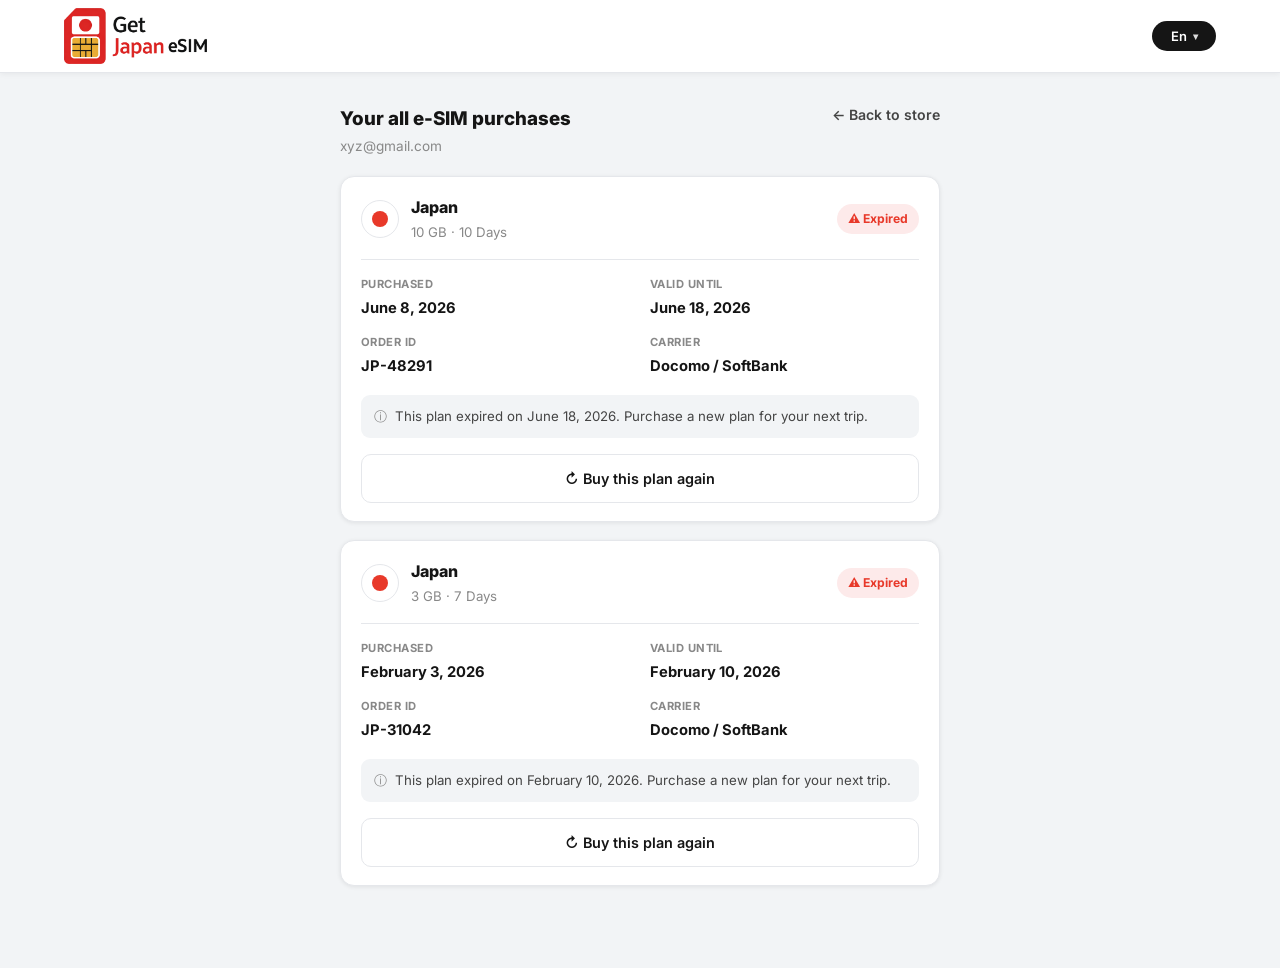
==== account.html @ 5bfc242b "feat(checkout): add eSIM purchase flow UI (details → payment → QR) Add a UI-only purchase flow match" ====
<!DOCTYPE html>
<html lang="en">
<head>
  <meta charset="UTF-8">
  <meta name="viewport" content="width=device-width, initial-scale=1.0">
  <meta name="robots" content="noindex">
  <title>My eSIMs – Get Japan eSIM</title>
  <link rel="stylesheet" href="css/style.css">
  <link rel="stylesheet" href="css/checkout.css">
  <link rel="preconnect" href="https://fonts.googleapis.com">
  <link rel="preconnect" href="https://fonts.gstatic.com" crossorigin>
  <link href="https://fonts.googleapis.com/css2?family=Inter:wght@300;400;500;600;700;800;900&display=swap" rel="stylesheet">
</head>
<body>

<!-- ===== HEADER (simplified) ===== -->
<header class="site-header" id="site-header">
  <div class="header-inner container">
    <a href="index.html" class="site-logo">
      <img src="img/logo-transparent.png" alt="Get Japan eSIM" class="logo-img">
    </a>
    <div style="flex:1"></div>
    <div class="header-utils">
      <div class="util-dropdown util-dropdown--lang-pill" id="lang-dropdown">
        <button class="util-btn util-btn--pill" id="lang-btn">En <span class="caret">▾</span></button>
        <div class="util-menu">
          <a href="#" data-lang="en">English</a>
          <a href="#" data-lang="de">Deutsch</a>
          <a href="#" data-lang="zh">简体中文</a>
          <hr style="border:none;border-top:1px solid #eee;margin:4px 0;">
          <a href="#" data-currency="USD">USD</a>
          <a href="#" data-currency="EUR">EUR</a>
        </div>
      </div>
    </div>
  </div>
</header>

<main class="checkout-main">
  <div class="portal">

    <div class="portal__head">
      <div>
        <div class="portal__title">Your all e-SIM purchases</div>
        <div class="portal__email" id="portal-email">xyz@gmail.com</div>
      </div>
      <a href="index.html#plans" class="portal__back">← Back to store</a>
    </div>

    <div id="esim-list"><!-- cards injected by JS --></div>

  </div>
</main>

<!-- ===== QR re-issue modal ===== -->
<div class="qr-modal-overlay" id="qr-modal">
  <div class="qr-modal">
    <button class="qr-modal__close" id="qr-close" aria-label="Close">✕</button>
    <h3 id="qr-modal-title">Your eSIM QR Code</h3>
    <p class="qr-modal__sub" id="qr-modal-sub">Order JP-00000</p>
    <canvas id="qr-modal-canvas" width="200" height="200" aria-label="eSIM QR code"></canvas>
    <p class="qr-note">Scan in your phone's Mobile Data / Cellular settings.</p>
    <span class="qr-mock-tag">SAMPLE QR — not a live eSIM</span>
  </div>
</div>

<script src="js/i18n.js"></script>
<script src="js/main.js"></script>
<script src="js/qr.js"></script>
<script>
(function () {
  'use strict';
  var RATES = { USD: 150, EUR: 160 }, SYM = { USD: '$', EUR: '€' };

  function fmtDate(d) {
    if (!d) return '—';
    var dt = new Date(d + 'T00:00:00');
    if (isNaN(dt)) return d;
    return dt.toLocaleDateString('en-US', { year: 'numeric', month: 'long', day: 'numeric' });
  }
  function todayISO() {
    var d = new Date();
    return d.getFullYear() + '-' + String(d.getMonth() + 1).padStart(2, '0') + '-' + String(d.getDate()).padStart(2, '0');
  }
  function esc(s) { return String(s == null ? '' : s).replace(/[&<>"]/g, function (c) {
    return { '&': '&amp;', '<': '&lt;', '>': '&gt;', '"': '&quot;' }[c];
  }); }

  // ---- Load purchases (real ones first, then demo seed) ----
  var DEMO = [
    { orderId: 'JP-48291', country: 'Japan', planName: '10GB / 10 Days', data: '10 GB', days: '10 Days',
      purchased: '2026-06-08', validUntil: '2026-06-18', carrier: 'Docomo / SoftBank', email: 'xyz@gmail.com', planId: 'city-10gb' },
    { orderId: 'JP-31042', country: 'Japan', planName: '3GB / 7 Days', data: '3 GB', days: '7 Days',
      purchased: '2026-02-03', validUntil: '2026-02-10', carrier: 'Docomo / SoftBank', email: 'xyz@gmail.com', planId: 'city-3gb' }
  ];
  var list = [];
  try { list = JSON.parse(localStorage.getItem('esim_purchases') || '[]'); } catch (e) {}
  var purchases = list.concat(DEMO);

  // Email shown = most recent purchaser's email if available
  if (purchases.length && purchases[0].email) {
    document.getElementById('portal-email').textContent = purchases[0].email;
  }

  function isActive(p) { return p.validUntil >= todayISO(); }

  function cardHTML(p, idx) {
    var active = isActive(p);
    var status = active
      ? '<span class="esim-status esim-status--active">📶 Active</span>'
      : '<span class="esim-status esim-status--expired">⚠ Expired</span>';
    var actions = active
      ? '<div class="esim-actions">' +
          '<button class="esim-btn" data-qr="' + idx + '">▦ View QR Code</button>' +
          '<button class="esim-btn" data-resend="' + idx + '">✉ Resend by email</button>' +
        '</div>'
      : '<div class="esim-note"><span class="i">ⓘ</span> This plan expired on ' + fmtDate(p.validUntil) +
          '. Purchase a new plan for your next trip.</div>' +
        '<div class="esim-actions">' +
          '<a class="esim-btn esim-btn--full" href="checkout.html?plan=' + esc(p.planId || 'city-10gb') + '">↻ Buy this plan again</a>' +
        '</div>';

    return '<div class="esim-card">' +
      '<div class="esim-card__top">' +
        '<span class="esim-flag" aria-hidden="true"></span>' +
        '<div>' +
          '<div class="esim-card__name">' + esc(p.country || 'Japan') + '</div>' +
          '<div class="esim-card__plan">' + esc(p.data) + ' · ' + esc(p.days) + '</div>' +
        '</div>' + status +
      '</div>' +
      '<div class="esim-meta">' +
        '<div><div class="esim-meta__k">Purchased</div><div class="esim-meta__v">' + fmtDate(p.purchased) + '</div></div>' +
        '<div><div class="esim-meta__k">Valid Until</div><div class="esim-meta__v">' + fmtDate(p.validUntil) + '</div></div>' +
        '<div><div class="esim-meta__k">Order ID</div><div class="esim-meta__v">' + esc(p.orderId) + '</div></div>' +
        '<div><div class="esim-meta__k">Carrier</div><div class="esim-meta__v">' + esc(p.carrier || 'Docomo / SoftBank') + '</div></div>' +
      '</div>' + actions +
    '</div>';
  }

  var listEl = document.getElementById('esim-list');
  if (!purchases.length) {
    listEl.innerHTML = '<div class="portal-empty">You have no eSIMs yet. <a href="index.html#plans">Browse plans</a></div>';
  } else {
    listEl.innerHTML = purchases.map(cardHTML).join('');
  }

  // ---- QR re-issue modal ----
  var modal = document.getElementById('qr-modal');
  function openQR(p) {
    document.getElementById('qr-modal-sub').textContent = 'Order ' + p.orderId;
    window.GJEsim.drawMockQR(document.getElementById('qr-modal-canvas'), p.orderId);
    modal.classList.add('show');
  }
  function closeQR() { modal.classList.remove('show'); }
  document.getElementById('qr-close').addEventListener('click', closeQR);
  modal.addEventListener('click', function (e) { if (e.target === modal) closeQR(); });
  document.addEventListener('keydown', function (e) { if (e.key === 'Escape') closeQR(); });

  // ---- Delegate card buttons ----
  listEl.addEventListener('click', function (e) {
    var qrBtn = e.target.closest('[data-qr]');
    if (qrBtn) { openQR(purchases[+qrBtn.getAttribute('data-qr')]); return; }
    var rsBtn = e.target.closest('[data-resend]');
    if (rsBtn) {
      var orig = rsBtn.innerHTML;
      rsBtn.innerHTML = '✓ Sent';
      rsBtn.disabled = true;
      setTimeout(function () { rsBtn.innerHTML = orig; rsBtn.disabled = false; }, 2500);
    }
  });
})();
</script>
</body>
</html>
---- css/style.css ----
/* ============================================================
   Getjapanesim.com — Faithful Recreation
   ============================================================ */

/* ===== Variables ===== */
:root {
  --red:        #E8392A;
  --red-dark:   #C42E21;
  --red-light:  #FFF5F4;
  --navy:       #1B2035;
  --navy-dark:  #141828;
  --star:       #F5A623;
  --text:       #151515;
  --text-mid:   #444444;
  --text-light: #888888;
  --border:     #E5E7EB;
  --bg:         #FFFFFF;
  --bg-light:   #F2F4F6;
  --white:      #FFFFFF;
  --shadow-sm:  0 1px 4px rgba(0,0,0,0.08);
  --shadow-md:  0 4px 12px rgba(0,0,0,0.10);
  --shadow-lg:  0 8px 28px rgba(0,0,0,0.12);
  --radius:     8px;
  --transition: all 0.22s ease;
  --font: 'Inter', -apple-system, BlinkMacSystemFont, 'Segoe UI', sans-serif;
}

/* ===== Reset ===== */
*, *::before, *::after { box-sizing: border-box; margin: 0; padding: 0; }
html { scroll-behavior: smooth; width: 100%; max-width: 100%; overflow-x: hidden; }
body { font-family: var(--font); color: var(--text); background: var(--bg); line-height: 1.6; overflow-x: hidden; -webkit-font-smoothing: antialiased; width: 100%; max-width: 100%; margin: 0; position: relative; }
a { text-decoration: none; color: inherit; transition: var(--transition); }
ul { list-style: none; }
button { font-family: inherit; cursor: pointer; }
img { max-width: 100%; display: block; }

.container { max-width: 1200px; margin: 0 auto; padding: 0 24px; }

/* ===== HEADER ===== */
.site-header {
  position: fixed;
  top: 0; left: 0; right: 0;
  z-index: 1000;
  background: var(--white);
  border-bottom: 1px solid var(--border);
  box-shadow: 0 1px 6px rgba(0,0,0,0.06);
}
.header-inner {
  display: flex;
  align-items: center;
  gap: 0;
  height: 72px;
}

/* Logo */
.site-logo {
  display: flex;
  align-items: center;
  flex-shrink: 0;
  margin-right: 28px;
  text-decoration: none;
}
.logo-img { height: 56px; width: auto; display: block; }

/* Main Nav */
.main-nav { flex: 1; }
.main-nav__list {
  display: flex;
  align-items: center;
  justify-content: center;
  gap: 0;
  height: 62px;
}
.nav-item { position: relative; height: 100%; display: flex; align-items: center; }
.nav-link {
  display: flex;
  align-items: center;
  gap: 4px;
  padding: 0 16px;
  height: 100%;
  font-size: 0.9rem;
  font-weight: 500;
  color: var(--text);
  white-space: nowrap;
  border-bottom: 3px solid transparent;
  transition: var(--transition);
}
.nav-link:hover, .nav-item:hover .nav-link { color: var(--red); border-bottom-color: var(--red); }
.caret { font-size: 0.7rem; opacity: 0.6; }

/* Dropdown */
.dropdown {
  position: absolute;
  top: 100%;
  left: 0;
  min-width: 200px;
  background: var(--white);
  border: 1px solid var(--border);
  border-radius: var(--radius);
  box-shadow: var(--shadow-lg);
  padding: 8px 0;
  opacity: 0;
  pointer-events: none;
  transform: translateY(8px);
  transition: var(--transition);
  z-index: 100;
}
.dropdown--wide { min-width: 200px; columns: 2; gap: 0; }
.nav-item:hover .dropdown {
  opacity: 1;
  pointer-events: all;
  transform: translateY(0);
}
.dropdown a {
  display: block;
  padding: 9px 18px;
  font-size: 0.855rem;
  color: var(--text);
  white-space: nowrap;
  transition: var(--transition);
  break-inside: avoid;
}
.dropdown a:hover { background: var(--bg-light); color: var(--red); }

/* Header Utils — language pill only */
.header-utils {
  display: flex;
  align-items: center;
  gap: 8px;
  margin-left: auto;
  flex-shrink: 0;
}
.util-dropdown { position: relative; }

/* Default util-btn (kept for possible reuse) */
.util-btn {
  display: flex;
  align-items: center;
  gap: 4px;
  padding: 6px 10px;
  background: none;
  border: 1px solid var(--border);
  border-radius: 6px;
  font-size: 0.8rem;
  font-weight: 500;
  color: var(--text);
  transition: var(--transition);
}
.util-btn:hover { border-color: var(--red); color: var(--red); }

/* Dark pill language button (Figma: small dark rounded chip with caret) */
.util-btn--pill {
  display: inline-flex;
  align-items: center;
  justify-content: center;
  background: #151515;
  color: #FFFFFF;
  border: none;
  border-radius: 999px;
  padding: 6px 14px;
  font-size: 13px;
  line-height: 18px;
  font-weight: 600;
  gap: 4px;
  cursor: pointer;
  letter-spacing: 0;
  min-width: 64px;
  height: 30px;
}
.util-btn--pill:hover { background: #2A2A2A; color: #FFFFFF; border-color: transparent; }
.util-btn--pill .caret {
  font-size: 10px;
  line-height: 1;
  opacity: 0.85;
  margin-left: 2px;
}
.util-menu {
  position: absolute;
  top: calc(100% + 6px);
  right: 0;
  min-width: 140px;
  background: var(--white);
  border: 1px solid var(--border);
  border-radius: var(--radius);
  box-shadow: var(--shadow-lg);
  padding: 6px 0;
  opacity: 0;
  pointer-events: none;
  transform: translateY(6px);
  transition: var(--transition);
  z-index: 200;
}
.util-dropdown:hover .util-menu,
.util-menu.open { opacity: 1; pointer-events: all; transform: translateY(0); }
.util-menu a { display: block; padding: 8px 16px; font-size: 0.85rem; color: var(--text); }
.util-menu a:hover,
.util-menu a.active { background: var(--bg-light); color: var(--red); font-weight: 600; }

.cart-btn {
  display: flex;
  align-items: center;
  gap: 5px;
  padding: 6px 12px;
  background: none;
  border: 1px solid var(--border);
  border-radius: 6px;
  color: var(--text);
  font-size: 0.85rem;
  font-weight: 600;
  transition: var(--transition);
}
.cart-btn:hover { border-color: var(--red); color: var(--red); }
.cart-count {
  display: inline-flex;
  align-items: center;
  justify-content: center;
  width: 18px;
  height: 18px;
  background: var(--red);
  color: white;
  border-radius: 50%;
  font-size: 0.72rem;
  font-weight: 700;
}

.hamburger {
  display: none;
  flex-direction: column;
  gap: 5px;
  padding: 6px;
  background: none;
  border: none;
  margin-left: 12px;
}
.hamburger span { display: block; width: 22px; height: 2px; background: var(--text); border-radius: 2px; transition: var(--transition); }
.hamburger.open span:nth-child(1) { transform: translateY(7px) rotate(45deg); }
.hamburger.open span:nth-child(2) { opacity: 0; }
.hamburger.open span:nth-child(3) { transform: translateY(-7px) rotate(-45deg); }

/* ===== HERO ===== */
.hero-section {
  position: relative;
  min-height: 580px;
  display: flex;
  align-items: center;
  margin-top: 72px;
  overflow: hidden;
  background: #1a0f0a;
}
.hero-bg {
  position: absolute;
  inset: 0;
  background-image: url('../img/hero-bg.jpg');
  background-size: cover;
  background-position: 65% center;
  background-repeat: no-repeat;
}
/* Gradient overlay for text readability */
.hero-bg::after {
  content: '';
  position: absolute;
  inset: 0;
  background: linear-gradient(
    to right,
    rgba(10, 8, 18, 0.82) 0%,
    rgba(10, 8, 18, 0.62) 42%,
    rgba(10, 8, 18, 0.22) 68%,
    rgba(0, 0, 0, 0) 100%
  );
}
.hero-container {
  position: relative;
  z-index: 1;
  padding: 80px 24px;
  width: 100%;
  max-width: 1200px;
  margin: 0 auto;
  display: flex;
  align-items: flex-start;
  justify-content: flex-start;
}
.hero-text {
  max-width: 560px;
  text-align: left;
}
.hero-text--mobile { display: none; }

/* Mobile-only stacked image (hidden on desktop) */
.hero-image-mobile { display: none; }

/* Pagoda panel: only used under max-width 768px (shown in mobile query below) */
.hero-bottom-image {
  display: none;
}

/* Title */
.hero-title {
  font-size: 3.6rem;
  font-weight: 900;
  color: #FFFFFF;
  line-height: 1.1;
  margin-bottom: 18px;
  letter-spacing: -1px;
  text-shadow: 0 2px 12px rgba(0,0,0,0.5);
}
.hero-title--accent {
  color: #F59E0B;
}

/* Subtitle */
.hero-sub {
  font-size: 1rem;
  font-weight: 400;
  color: rgba(255,255,255,0.88);
  line-height: 1.6;
  margin-bottom: 24px;
  text-shadow: 0 1px 6px rgba(0,0,0,0.4);
}
/* Forced line break inside the subtitle on desktop only */
.hero-sub-br { display: inline; }

/* Check badges (Figma: dark translucent chips with light border) */
.hero-checks {
  list-style: none;
  display: flex;
  flex-direction: row;
  flex-wrap: wrap;
  gap: 10px;
  margin-bottom: 32px;
  align-items: center;
}
.hero-checks li {
  display: inline-flex;
  align-items: center;
  gap: 6px;
  font-size: 0.95rem;
  font-weight: 500;
  color: #FFFFFF;
  background: rgba(0, 0, 0, 0.3);
  border: 1px solid rgba(255, 255, 255, 0.3);
  border-radius: 8px;
  padding: 7px 14px;
  text-shadow: none;
  backdrop-filter: blur(2px);
  white-space: nowrap;
  line-height: 19px;
}
.hero-check {
  display: inline-flex;
  align-items: center;
  justify-content: center;
  color: #00AD11;
  font-size: 12px;
  font-weight: 900;
  width: 12px;
  height: 12px;
  flex-shrink: 0;
}

/* CTA button */
.btn-shop {
  display: inline-block;
  padding: 15px 36px;
  background: var(--red);
  color: var(--white);
  font-size: 1rem;
  font-weight: 700;
  border-radius: 100px;
  transition: var(--transition);
  letter-spacing: 0.2px;
  box-shadow: 0 4px 20px rgba(232,57,42,0.50);
  margin-bottom: 28px;
  white-space: nowrap;
}
.btn-shop:hover { background: var(--red-dark); transform: translateY(-2px); box-shadow: 0 8px 28px rgba(232,57,42,0.55); }

/* Trust row (Figma desktop):
   Left  = ★ icon + "4.8/5" stacked vertically | "Trusted by 50,000+ travelers worldwide" (2 lines)
   Right = "Used by travelers from 80+ countries" on top | row of circular flags below */
.hero-trust-row {
  display: flex;
  align-items: center;
  justify-content: flex-start;
  gap: 28px;
  flex-wrap: nowrap;
  margin-top: 28px;
}
.hero-trust-rating {
  display: inline-flex;
  flex-direction: row;
  align-items: center;
  gap: 14px;
}
.hero-trust-stars {
  display: inline-flex;
  flex-direction: column;
  align-items: center;
  gap: 2px;
  flex-shrink: 0;
}
.hero-star {
  color: #F5A623;
  font-size: 1.85rem;
  line-height: 1;
  text-shadow: 0 1px 4px rgba(0,0,0,0.3);
}
.hero-rating-num {
  font-size: 0.95rem;
  font-weight: 700;
  color: #FFFFFF;
  text-shadow: 0 1px 4px rgba(0,0,0,0.4);
}
.hero-trust-divider {
  display: block;
  width: 1px;
  height: 56px;
  background: rgba(255, 255, 255, 0.35);
  flex-shrink: 0;
  align-self: center;
}
.hero-trust-flags {
  display: inline-flex;
  flex-direction: column;
  align-items: flex-start;
  gap: 10px;
  flex-wrap: nowrap;
}
.hero-flags {
  display: flex;
  gap: 8px;
  flex-wrap: nowrap;
  align-items: center;
}
/* Round country flag bitmaps (replaces emoji rendering for consistency) */
.hero-flag {
  width: 32px;
  height: 32px;
  border-radius: 50%;
  background: #FFFFFF;
  object-fit: cover;
  display: block;
  flex-shrink: 0;
  box-shadow: 0 1px 3px rgba(0, 0, 0, 0.3);
}
/* Legacy emoji style kept for backward compatibility */
.hero-flags span {
  font-size: 1.4rem;
  line-height: 1;
  filter: drop-shadow(0 1px 3px rgba(0,0,0,0.3));
}
.hero-trusted {
  font-size: 0.95rem;
  color: #FFFFFF;
  font-weight: 500;
  line-height: 1.35;
  text-shadow: 0 1px 4px rgba(0,0,0,0.4);
  display: block;
}
/* Force the left-side tagline to wrap onto two lines (Figma) */
.hero-trust-rating .hero-trusted {
  max-width: 220px;
  white-space: normal;
}
.hero-trust-flags .hero-trusted {
  white-space: nowrap;
}

/* ===== SECTIONS BASE ===== */
.section { padding: 72px 0; }
.section-title {
  font-size: 1.9rem;
  font-weight: 800;
  color: var(--text);
  margin-bottom: 10px;
  line-height: 1.25;
}
.section-title--center { text-align: center; }
.section-sub {
  font-size: 0.95rem;
  color: var(--text-mid);
  margin-bottom: 48px;
}
.section-sub--center { text-align: center; }
.section-sub--mobile { display: none; }

/* ===== PLAN CARDS ===== */
.plans-section .section-title { text-align: center; }
.plans-section .section-sub { text-align: center; }
.plans-section { background: #f0f2f5; }

/* セクションタイトル（プランセクション用に大きめ） */
.plans-section__title {
  font-size: 1.9rem;
  font-weight: 900;
  line-height: 1.2;
  max-width: none;
  margin-left: auto;
  margin-right: auto;
  white-space: nowrap;
}

/* タブ切り替え (Figma mobile-derived: dark pill outer, flush white pill for active) */
.plans-tabs {
  display: flex;
  align-items: center;
  justify-content: center;
  width: 380px;
  height: 51px;
  padding: 0;
  background: #151515;
  border: none;
  border-radius: 110px;
  box-shadow: 0 0 15px rgba(0, 0, 0, 0.1);
  margin-left: auto;
  margin-right: auto;
  margin-bottom: 36px;
  overflow: hidden;
}
.plans-tab {
  display: inline-flex;
  align-items: center;
  justify-content: center;
  flex: 1;
  height: 100%;
  padding: 0;
  font-size: 18px;
  line-height: 22px;
  font-weight: 700;
  border: none;
  border-radius: 110px;
  cursor: pointer;
  background: transparent;
  color: #FFFFFF;
  transition: all 0.2s ease;
  white-space: nowrap;
}
.plans-tab:hover { color: #FFFFFF; background: rgba(255, 255, 255, 0.10); }
.plans-tab--active,
.plans-tab--active:hover {
  background: #FFFFFF;
  color: #151515;
}

/* パネル表示制御 */
.plans-panel--hidden { display: none; }

.plans-grid {
  display: grid;
  grid-template-columns: repeat(3, 1fr);
  gap: 20px;
  align-items: stretch; /* equal heights so buy buttons line up at the bottom */
}

.plan-card {
  background: #fff;
  border: 2px solid #e8e8e8;
  border-radius: 20px;
  padding: 28px 24px 24px;
  box-shadow: 0 2px 16px rgba(0,0,0,0.06);
  transition: all 0.3s ease;
  display: flex;
  flex-direction: column;
  align-items: flex-start;
  text-align: left;
  position: relative;
}
.plan-card:hover {
  border-color: var(--red);
  box-shadow: 0 8px 32px rgba(232,57,42,0.12);
  transform: translateY(-4px);
}

.plan-card--featured {
  background: var(--red);
  border-color: var(--red);
  color: white;
  padding-top: 40px;
  box-shadow: 0 8px 40px rgba(232,57,42,0.35);
}
.plan-card--featured:hover {
  transform: translateY(-4px);
  box-shadow: 0 16px 48px rgba(232,57,42,0.45);
}

.popular-badge {
  position: absolute;
  top: -16px;
  left: 50%;
  transform: translateX(-50%);
  display: inline-block;
  padding: 6px 20px;
  background: #fff;
  color: #1a1a1a;
  font-size: 0.72rem;
  font-weight: 700;
  border-radius: 100px;
  letter-spacing: 0.8px;
  white-space: nowrap;
  box-shadow: 0 2px 8px rgba(0,0,0,0.15);
}

/* Best For ラベル */
.plan-best-for {
  font-size: 0.82rem;
  color: #888;
  margin-bottom: 4px;
  font-weight: 400;
}
.plan-card--featured .plan-best-for { color: rgba(255,255,255,0.75); }

/* プラン名 */
.plan-title {
  font-size: 1.45rem;
  font-weight: 800;
  color: var(--text);
  line-height: 1.2;
  margin-bottom: 10px;
}
.plan-card--featured .plan-title { color: white; }

/* 価格 */
.plan-price-main {
  display: flex;
  align-items: baseline;
  gap: 4px;
  margin-bottom: 20px;
}
.plan-price-amount {
  font-size: 2.2rem;
  font-weight: 900;
  color: var(--red);
  line-height: 1;
}
.plan-price-usd {
  font-size: 0.82rem;
  font-weight: 500;
  color: #999;
}
.plan-card--featured .plan-price-amount { color: white; }
.plan-card--featured .plan-price-usd { color: rgba(255,255,255,0.72); }

/* フィーチャーテーブル */
.plan-features-table {
  width: 100%;
  display: flex;
  flex-direction: column;
  margin-bottom: 24px;
  border-top: 1px solid #f0f0f0;
  /* Push the CTA button to the very bottom even when content varies in length */
  flex-grow: 1;
}
.plan-card--featured .plan-features-table { border-top-color: rgba(255,255,255,0.20); }

.plan-feat-row {
  display: flex;
  justify-content: space-between;
  align-items: flex-start;
  padding: 10px 0;
  border-bottom: 1px solid #f0f0f0;
  gap: 12px;
}
.plan-card--featured .plan-feat-row { border-bottom-color: rgba(255,255,255,0.20); }

.plan-feat-label {
  font-size: 0.85rem;
  color: #777;
  flex-shrink: 0;
  padding-top: 1px;
}
.plan-card--featured .plan-feat-label { color: rgba(255,255,255,0.72); }

.plan-feat-value {
  font-size: 0.85rem;
  font-weight: 600;
  color: var(--text);
  text-align: right;
  line-height: 1.4;
}
.plan-feat-value small {
  display: block;
  font-size: 0.75rem;
  font-weight: 400;
  color: #999;
}
.plan-card--featured .plan-feat-value { color: white; }
.plan-card--featured .plan-feat-value small { color: rgba(255,255,255,0.65); }

.btn-buy {
  display: block;
  width: 100%;
  padding: 14px;
  background: var(--red);
  color: white;
  text-align: center;
  font-size: 0.95rem;
  font-weight: 700;
  border-radius: 100px;
  border: none;
  transition: all 0.2s ease;
  margin-top: auto;
}
.btn-buy:hover { background: var(--red-dark); transform: translateY(-1px); box-shadow: 0 4px 16px rgba(232,57,42,0.30); }
.plan-card--featured .btn-buy {
  background: white;
  color: var(--red);
}
.plan-card--featured .btn-buy:hover { background: #fce8e6; box-shadow: 0 4px 16px rgba(0,0,0,0.10); }

/* 決済方法 */
.payment-info {
  margin-top: 40px;
  text-align: center;
}
.payment-logos {
  display: flex;
  align-items: center;
  justify-content: center;
  gap: 16px;
  margin-bottom: 14px;
  flex-wrap: wrap;
}
.pay-logo-img {
  height: 36px;
  width: auto;
  object-fit: contain;
  border-radius: 6px;
  box-shadow: 0 1px 6px rgba(0,0,0,0.10);
}
.pay-logo-img--visa   { height: 28px; }
.pay-logo-img--mc     { height: 36px; }
.pay-logo-img--apple  { height: 38px; border-radius: 0; box-shadow: none; }
.pay-logo-img--google { height: 38px; border-radius: 0; box-shadow: none; }
.payment-info p {
  font-size: 0.82rem;
  color: var(--text-mid);
  line-height: 1.7;
  margin: 0;
}

/* ===== CITY & MULTI-COUNTRY DESTINATION CARDS ===== */
.dest-section { background: #0a0a0f; }
.dest-section .section-title { color: #fff; }
.dest-section .section-sub   { color: rgba(255,255,255,0.55); }

.dest-grid {
  display: grid;
  grid-template-columns: repeat(4, 1fr);
  gap: 18px;
  align-items: stretch;
}

.dest-card {
  display: flex;
  flex-direction: column;
  text-decoration: none;
  background: #1A1A1F;
  border: 1px solid #2A2A30;
  border-radius: 14px;
  overflow: hidden;
  padding: 8px 8px 12px;
  transition: transform 0.3s ease, box-shadow 0.3s ease, border-color 0.2s ease;
}
.dest-card:hover {
  transform: translateY(-4px);
  border-color: #3D3D3D;
  box-shadow: 0 12px 32px rgba(0,0,0,0.45);
}

/* 写真エリア */
.dest-card__img {
  position: relative;
  height: 220px;
  background-size: cover;
  background-position: center;
  flex-shrink: 0;
  border-radius: 10px;
  overflow: hidden;
}

/* Bottom-right info row inside the photo (City) */
.dest-card__overlay {
  position: absolute;
  inset: 0;
  background: linear-gradient(to bottom, rgba(0,0,0,0) 50%, rgba(0,0,0,0.78) 100%);
  display: flex;
  flex-direction: row;
  justify-content: space-between;
  align-items: flex-end;
  padding: 14px 14px 12px;
  gap: 8px;
}

.dest-card__region {
  font-size: 0.62rem;
  font-weight: 700;
  letter-spacing: 1.4px;
  text-transform: uppercase;
  color: rgba(255,255,255,0.75);
}

.dest-card__name {
  font-size: 1rem;
  font-weight: 800;
  color: #E6A016;
  line-height: 1.2;
}

.dest-card__price {
  font-size: 0.85rem;
  font-weight: 500;
  color: #FFFFFF;
  white-space: nowrap;
}

/* Red rounded CTA button — sits below the photo on the dark card body */
.dest-card__btn {
  width: 100%;
  background: #DC2625;
  color: #FFFFFF;
  border: none;
  border-radius: 999px;
  padding: 10px 18px;
  margin: 12px 0 0;
  font-size: 0.92rem;
  font-weight: 700;
  cursor: pointer;
  text-align: center;
  transition: background 0.2s ease, transform 0.2s ease;
  flex-shrink: 0;
  display: inline-flex;
  align-items: center;
  justify-content: center;
  height: 38px;
}
.dest-card:hover .dest-card__btn { background: #C42E21; transform: translateY(-1px); }

/* === MULTI-COUNTRY: image on top, info band below image, button at the bottom === */
.multi-section .dest-card {
  padding: 0;
  background: #151515;
}
.multi-section .dest-card__img {
  height: 160px;
  border-radius: 0;
}
/* Plain image (no gradient) for multi cards — info lives in the band below */
.multi-section .dest-card__overlay {
  position: static;
  inset: auto;
  background: transparent;
  display: grid;
  grid-template-columns: 1fr auto;
  align-items: end;
  column-gap: 10px;
  row-gap: 2px;
  padding: 14px 16px 0;
}
.multi-section .dest-card__region {
  grid-column: 1 / -1;
  font-size: 0.62rem;
  letter-spacing: 1.4px;
  color: #BABABA;
  margin-bottom: 4px;
}
.multi-section .dest-card__name {
  grid-column: 1 / 2;
  text-align: left;
  font-size: 1.02rem;
  color: #E6A016;
  white-space: nowrap;
}
.multi-section .dest-card__price {
  grid-column: 2 / 3;
  text-align: right;
  font-size: 0.88rem;
  color: #FFFFFF;
  align-self: end;
}
.multi-section .dest-card__btn {
  margin: 12px 14px 14px;
  width: auto;
}

/* 背景画像クラス */
.city-img--tokyo   { background-image: url('../img/city-tokyo.jpg'); }
.city-img--osaka   {
  background-image: url('../img/city-osaka.jpg');
  background-position: 110% 42%;
}
.city-img--sapporo { background-image: url('../img/city-sapporo.jpg'); }
.city-img--okinawa { background-image: url('../img/city-okinawa.jpg'); }
.multi-img--jpcn   { background-image: url('../img/multi-jpcn.jpg'); }
.multi-img--jpkr   { background-image: url('../img/multi-jpkr.jpg'); }
.multi-img--jpkrcn { background-image: url('../img/multi-jpkrcn.jpg'); }
.multi-img--asia   { background-image: url('../img/multi-asia.jpg'); }

.see-all-wrap { text-align: center; margin-top: 8px; }
.btn-see-all {
  display: inline-block;
  padding: 11px 36px;
  border: 1.5px solid var(--border);
  color: var(--text-mid);
  border-radius: 100px;
  font-weight: 500;
  font-size: 0.9rem;
  background: var(--bg-light);
  transition: var(--transition);
}
.btn-see-all:hover { border-color: var(--text); color: var(--text); background: var(--bg); }

/* ===== WHY BEST ===== */
.why-section { background: var(--white); }
.why-section .section-title { text-align: center; }
.why-title { text-align: center; }
.why-title--accent { color: var(--red); }
.why-grid {
  display: grid;
  grid-template-columns: repeat(3, 1fr);
  gap: 32px 48px;
}
.why-item {
  display: flex;
  flex-direction: row;
  align-items: flex-start;
  gap: 18px;
}
.why-icon {
  flex-shrink: 0;
  width: 52px;
  height: 52px;
  border-radius: 50%;
  border: 2px solid var(--red);
  display: flex;
  align-items: center;
  justify-content: center;
  background: var(--red-light);
}
.why-icon svg { width: 26px; height: 26px; }
.why-content h3 { font-size: 1rem; font-weight: 700; color: var(--text); line-height: 1.35; margin-bottom: 6px; }
.why-content p { font-size: 0.875rem; color: var(--text-mid); line-height: 1.7; }

/* ===== 24/7 SUPPORT ===== */
.support-section {
  background: #f5f5f7;
  padding: 72px 0;
}
.support-inner {
  display: grid;
  grid-template-columns: 1fr 1fr;
  gap: 56px;
  align-items: center;
  max-width: 1000px;
  margin: 0 auto;
}

/* 写真エリア */
.support-photo {
  border-radius: 16px;
  overflow: hidden;
  background: #ddd;
  aspect-ratio: 4 / 3;
  display: flex;
  align-items: center;
  justify-content: center;
}
.support-photo__img {
  width: 100%;
  height: 100%;
  object-fit: cover;
  display: block;
}

/* テキストエリア */
.sup-mobile-br,
.about-mobile-br,
.faq-mobile-br,
.activate-mobile-br,
.how-mobile-br,
.ftime-mobile-br,
.why-mobile-br,
.plans-mobile-br { display: none; }
.support-text h2 {
  font-size: 1.75rem;
  font-weight: 800;
  color: var(--text);
  margin-bottom: 14px;
  line-height: 1.3;
}
.support-text p {
  color: var(--text-mid);
  font-size: 0.95rem;
  margin-bottom: 22px;
  line-height: 1.7;
}
.support-list {
  display: flex;
  flex-direction: column;
  gap: 12px;
  margin-bottom: 28px;
}
.support-list li {
  display: flex;
  align-items: flex-start;
  gap: 10px;
  font-size: 0.95rem;
  color: var(--text);
  font-weight: 500;
}
.support-check {
  color: #22C55E;
  font-size: 1.1rem;
  font-weight: 900;
  flex-shrink: 0;
  margin-top: 1px;
}
.support-cta { display: block; text-align: center; }

/* ===== REVIEWS ===== */
.reviews-section .section-title {
  text-align: center;
  margin-bottom: 64px;
}

/* ===== Reviews Carousel ===== */
.reviews-carousel {
  position: relative;
  max-width: 680px;
  margin: 0 auto;
  padding: 0 48px;
}
.reviews-track {
  position: relative;
  height: 260px;
}
@keyframes reviewFadeIn {
  from { opacity: 0; transform: translateX(24px); }
  to   { opacity: 1; transform: translateX(0); }
}
.reviews-track .review-card { display: none; }
.reviews-track .review-card.active {
  display: flex;
  animation: reviewFadeIn 0.4s ease-out;
}
.review-card {
  background: var(--white);
  border: 1px solid var(--border);
  border-radius: 16px;
  padding: 28px 32px;
  box-shadow: 0 2px 16px rgba(0,0,0,0.06);
  height: 260px;
  max-height: 260px;
  overflow: hidden;
  box-sizing: border-box;
  display: flex;
  flex-direction: column;
  justify-content: flex-start;
}
.review-stars { font-size: 1.1rem; color: #f5a623; letter-spacing: 2px; margin-bottom: 14px; flex-shrink: 0; }
.review-text {
  font-size: 0.97rem;
  color: var(--text);
  line-height: 1.7;
  margin-bottom: 0;
  font-style: italic;
  height: 82px;
  overflow: hidden;
  flex-shrink: 0;
}
.review-bottom {
  flex-shrink: 0;
  margin-top: 14px;
}
.review-top {
  display: flex;
  align-items: center;
  gap: 12px;
  margin-bottom: 10px;
}
.review-avatar {
  width: 42px; height: 42px;
  border-radius: 50%;
  background: var(--navy);
  color: white;
  display: flex;
  align-items: center;
  justify-content: center;
  font-weight: 800;
  font-size: 1rem;
  flex-shrink: 0;
}
.review-name { font-weight: 700; font-size: 0.9rem; color: var(--text); }
.review-badge { font-size: 0.75rem; color: var(--text-light); margin-top: 2px; }
.review-score { margin-left: auto; font-weight: 800; font-size: 0.9rem; color: var(--red); white-space: nowrap; }
.review-plan-tag {
  font-size: 0.75rem;
  color: var(--text-light);
  background: var(--bg-light);
  display: inline-block;
  padding: 3px 10px;
  border-radius: 20px;
}
.carousel-btn {
  position: absolute;
  top: 50%;
  transform: translateY(-50%);
  width: 40px; height: 40px;
  border-radius: 50%;
  border: 1px solid var(--border);
  background: var(--white);
  color: var(--text);
  font-size: 1.6rem;
  line-height: 1;
  cursor: pointer;
  display: flex;
  align-items: center;
  justify-content: center;
  box-shadow: 0 2px 8px rgba(0,0,0,0.08);
  transition: var(--transition);
  z-index: 2;
}
.carousel-btn:hover { background: var(--red); color: white; border-color: var(--red); }
.carousel-btn--prev { left: 0; }
.carousel-btn--next { right: 0; }
.carousel-dots {
  display: flex;
  justify-content: center;
  gap: 8px;
  margin-top: 24px;
}
.carousel-dot {
  width: 8px; height: 8px;
  border-radius: 50%;
  border: none;
  background: var(--border);
  cursor: pointer;
  transition: var(--transition);
  padding: 0;
}
.carousel-dot.active { background: var(--red); transform: scale(1.3); }
/* legacy review-footer kept for compat */
.review-footer {
  display: flex;
  flex-direction: column;
  gap: 3px;
  padding-top: 12px;
  border-top: 1px solid var(--border);
}
.review-time { font-size: 0.75rem; color: var(--text-light); }
.review-plan { font-size: 0.75rem; color: var(--red); font-style: italic; }

/* ===== FIRST TIME ===== */
.first-time-section { text-align: center; }
.first-time-section .section-title { text-align: center; }

/* サブタイトル（グレーテキスト） */
.ft-sub {
  font-size: 0.95rem;
  color: var(--text-mid);
  margin-bottom: 40px;
}

.ft-accordion { max-width: 860px; margin: 0 auto; }
.ft-item { border-bottom: 1px solid var(--border); padding: 20px 0; }
.ft-item:first-child { border-top: 1px solid var(--border); }
.ft-q {
  display: grid;
  grid-template-columns: 56px 1fr auto;
  align-items: center;
  width: 100%;
  background: none;
  border: none;
  text-align: left;
  transition: var(--transition);
  cursor: pointer;
  gap: 0;
  padding: 4px 0;
}
.ft-q:hover .ft-title { color: var(--red); }
.ft-num {
  font-size: 1rem;
  font-weight: 800;
  color: var(--red);
  flex-shrink: 0;
  font-family: var(--font);
}
.ft-title { font-size: 1rem; font-weight: 600; color: var(--text); flex: 1; transition: var(--transition); }
.ft-arrow {
  color: var(--red);
  font-size: 1.4rem;
  font-weight: 400;
  line-height: 1;
  transition: transform 0.2s ease;
  flex-shrink: 0;
}
.ft-arrow.open { transform: rotate(45deg); }
.ft-a {
  display: none;
  padding: 16px 0 0 56px;
  text-align: left;
}
.ft-a.open { display: block; }
.ft-a p { font-size: 0.9rem; color: var(--text-mid); line-height: 1.75; margin-bottom: 12px; }
.ft-a p:last-child { margin-bottom: 0; }
.ft-a h4 { font-size: 0.9rem; font-weight: 700; color: var(--text); margin: 14px 0 6px; }
.esim-advantages { display: flex; flex-direction: column; gap: 14px; }
.advantage-item { display: flex; gap: 12px; align-items: flex-start; }
.advantage-check { color: var(--red); font-weight: 800; font-size: 1rem; flex-shrink: 0; margin-top: 2px; }
.advantage-item strong { display: block; font-size: 0.9rem; margin-bottom: 4px; color: var(--text); }
.advantage-item p { font-size: 0.875rem; color: var(--text-mid); margin: 0; }

/* Still have Questions? — Figma desktop: small avatar left + title/button stacked right */
.ft-still {
  display: flex;
  align-items: center;
  justify-content: center;
  gap: 18px;
  margin-top: 48px;
  flex-wrap: wrap;
  text-align: left;
}
.ft-still__img {
  width: 60px;
  height: 60px;
  border-radius: 50%;
  object-fit: cover;
  display: block;
  flex-shrink: 0;
}
.ft-still__text {
  display: flex;
  flex-direction: column;
  align-items: flex-start;
  gap: 8px;
  flex-wrap: nowrap;
}
.ft-still__text strong {
  font-size: 1.15rem;
  font-weight: 700;
  color: var(--text);
  white-space: nowrap;
  line-height: 1.2;
}
.ft-still__btn {
  display: inline-flex;
  align-items: center;
  justify-content: center;
  padding: 6px 22px;
  border: 1.5px solid #151515;
  border-radius: 999px;
  background: #FFFFFF;
  color: #151515;
  font-size: 0.85rem;
  font-weight: 600;
  text-decoration: none;
  transition: background 0.2s, color 0.2s;
  white-space: nowrap;
  flex-shrink: 0;
  height: 32px;
}
.ft-still__btn:hover { background: #151515; color: #fff; }

@media (max-width: 600px) {
  .ft-still {
    flex-direction: row;
    align-items: center;
    justify-content: center;
    gap: 16px;
    margin-top: 36px;
  }
  .ft-still__img { width: 64px; height: 64px; }
  .ft-still__text {
    flex-direction: column;
    align-items: center;
    gap: 10px;
    text-align: center;
  }
  .ft-still__text strong { font-size: 1rem; }
  .ft-still__btn { padding: 8px 22px; font-size: 0.88rem; }
}

/* ===== HOW IT WORKS ===== */
.how-section { background: var(--bg-light); }
.how-section .section-title { text-align: center; }
.how-section .section-sub { text-align: center; }
.how-steps {
  display: flex;
  align-items: stretch;
  gap: 0;
  max-width: 1060px;
  margin: 0 auto;
}
.how-step {
  flex: 1;
  text-align: center;
  padding: 28px 16px;
  background: var(--white);
  border: 1px solid var(--border);
  border-radius: 10px;
  transition: var(--transition);
}
.how-step:hover { box-shadow: var(--shadow-md); transform: translateY(-4px); }
.how-step__img-wrap {
  width: 100%;
  margin-bottom: 16px;
  border-radius: 12px;
  overflow: hidden;
  line-height: 0;
  aspect-ratio: 4/5;
}
.how-step__img {
  width: 100%;
  height: 100%;
  display: block;
  border-radius: 12px;
  object-fit: cover;
  object-position: top;
}
.how-step__num { font-size: 0.75rem; font-weight: 700; color: var(--red); letter-spacing: 1px; margin-bottom: 8px; text-transform: uppercase; }
.how-step__icon { font-size: 2.4rem; margin-bottom: 14px; }
.how-step h3 { font-size: 0.95rem; font-weight: 700; color: var(--text); margin-bottom: 8px; }
.how-step p { font-size: 0.82rem; color: var(--text-mid); line-height: 1.6; }
.how-arrow { font-size: 1.5rem; color: var(--border); padding: 0 10px; flex-shrink: 0; }

/* ===== USAGE FLOW (3-step visual) ===== */
.flow-section { background: #fff; }
.flow-section .section-title { text-align: center; }
.flow-section .section-sub  { text-align: center; }
.flow-steps {
  display: grid;
  grid-template-columns: repeat(3, 1fr);
  gap: 32px;
  margin-top: 48px;
}
.flow-step { text-align: center; }
.flow-step__img-wrap {
  position: relative;
  border-radius: 20px;
  overflow: hidden;
  aspect-ratio: 3/4;
  margin-bottom: 10px;
}
.flow-step__img {
  width: 100%;
  height: 100%;
  object-fit: contain;
  object-position: center;
  display: block;
  background: #fff;
}
.flow-step__num {
  position: absolute;
  top: 16px;
  left: 16px;
  width: 38px;
  height: 38px;
  border-radius: 50%;
  background: var(--red);
  color: #fff;
  font-size: 0.95rem;
  font-weight: 800;
  display: flex;
  align-items: center;
  justify-content: center;
  box-shadow: 0 2px 8px rgba(0,0,0,0.25);
}
.flow-step__title {
  font-size: 1.05rem;
  font-weight: 700;
  color: var(--text);
  margin-bottom: 8px;
}
.flow-step__desc {
  font-size: 0.875rem;
  color: var(--text-mid);
  line-height: 1.65;
}

/* ===== HOW TO ACTIVATE ===== */
.activate-section { background: var(--white); padding-bottom: 40px; overflow-x: hidden; }
.activate-section .section-title { text-align: center; }
.activate-section .section-sub { text-align: center; }

/* Tab switcher */
.activate-tabs {
  display: flex;
  justify-content: center;
  gap: 0;
  margin: 32px auto 40px;
  border: 2px solid #e0e0e0;
  border-radius: 8px;
  overflow: hidden;
  width: fit-content;
}
.activate-tab {
  padding: 10px 40px;
  font-size: 0.95rem;
  font-weight: 600;
  font-family: var(--font);
  color: #888;
  background: transparent;
  border: none;
  cursor: pointer;
  transition: background 0.2s, color 0.2s;
  letter-spacing: 0.3px;
}
.activate-tab--active {
  background: var(--navy);
  color: #fff;
}
.activate-tab:not(.activate-tab--active):hover {
  background: var(--bg-light);
  color: var(--text);
}

/* Panels */
.activate-panel { display: none; }
.activate-panel--active { display: block; }

/* Screenshot row */
.activate-steps {
  display: flex;
  justify-content: center;
  gap: 16px;
  overflow-x: auto;
  padding-bottom: 12px;
  -webkit-overflow-scrolling: touch;
  scrollbar-width: none;
}
.activate-steps::-webkit-scrollbar { display: none; }
.activate-step {
  display: flex;
  flex-direction: column;
  align-items: center;
  gap: 12px;
  flex: 0 0 auto;
}

/* Phone screenshot */
.phone-shot {
  width: 160px;
  height: 290px;
  border-radius: 16px;
  overflow: hidden;
  border: none;
  display: block;
  object-fit: contain;
  object-position: center;
  object-fit: cover;
  flex-shrink: 0;
}

/* Step caption */
.shot-caption {
  font-size: 0.82rem;
  color: var(--text-light);
  text-align: center;
  line-height: 1.5;
  max-width: 120px;
}
.shot-caption strong { color: var(--text); }
.shot-caption em {
  font-style: normal;
  color: var(--navy);
  font-weight: 600;
}

/* Video guide button */
.activate-note {
  text-align: center;
  margin-top: 4px;
}
.activate-note__btn {
  display: inline-block;
  padding: 14px 28px;
  border: 2px solid #1a1a1a;
  border-radius: 100px;
  background: transparent;
  color: #1a1a1a;
  font-size: 0.95rem;
  font-weight: 600;
  text-decoration: none;
  transition: background 0.2s, color 0.2s;
  white-space: normal;
  max-width: 100%;
  box-sizing: border-box;
  text-align: center;
  line-height: 1.4;
}
.activate-note__btn:hover {
  background: #1a1a1a;
  color: #fff;
}

/* Responsive */
@media (max-width: 768px) {
  .activate-steps {
    justify-content: flex-start;
    padding: 0 0 20px;
    gap: 12px;
  }
  .phone-shot { width: 130px; height: 235px; border-radius: 14px; }
  .activate-tab { padding: 10px 28px; font-size: 0.875rem; }
  .shot-caption { font-size: 0.78rem; max-width: 110px; }
}
@media (max-width: 480px) {
  .phone-shot { width: 115px; height: 208px; border-radius: 12px; }
  .shot-caption { font-size: 0.75rem; max-width: 100px; }
  .activate-steps { gap: 10px; }
  .activate-note { padding: 0 4px; }
  .activate-note__btn {
    display: block;
    width: 100%;
    max-width: 100%;
    font-size: 0.85rem;
    padding: 12px 16px;
    box-sizing: border-box;
  }
}

/* 1枚画像ガイド */
.activate-guide-img-wrap {
  text-align: center;
  padding: 8px 0 0;
}
.activate-guide-img {
  max-width: 100%;
  width: 100%;
  height: auto;
  display: block;
  margin: 0 auto;
  border-radius: 12px;
}

/* ===== FAQ ===== */
.faq-section .section-title { text-align: center; }
.faq-list { max-width: 860px; margin: 0 auto; border: 1px solid var(--border); border-radius: 12px; overflow: hidden; }
.faq-item { border-bottom: 1px solid var(--border); }
.faq-item:last-child { border-bottom: none; }
.faq-q {
  display: flex;
  flex-wrap: nowrap;
  justify-content: space-between;
  align-items: center;
  width: 100%;
  padding: 20px 24px;
  background: none;
  border: none;
  text-align: left;
  font-size: 0.95rem;
  font-weight: 600;
  color: var(--text);
  gap: 16px;
  transition: var(--transition);
  cursor: pointer;
  font-family: var(--font);
}
.faq-q:hover { background: var(--bg-light); }
.faq-icon { flex-shrink: 0; font-size: 1.4rem; color: var(--red); transition: var(--transition); font-weight: 400; line-height: 1; }
.faq-icon.open { transform: rotate(45deg); }
.faq-a {
  display: none;
  padding: 0 24px 20px;
  border-top: 1px solid var(--border);
  background: var(--bg-light);
}
.faq-a.open { display: block; }
.faq-a p { font-size: 0.9rem; color: var(--text-mid); line-height: 1.8; padding-top: 16px; margin-bottom: 10px; }
.faq-a p:last-child { margin-bottom: 0; }
.faq-a a { color: var(--red); text-decoration: underline; }

/* Question labels: always one line; size scales down slightly on very narrow viewports */
.faq-q > span:first-child {
  flex: 1 1 auto;
  min-width: 0;
  white-space: nowrap;
  word-break: normal;
  overflow-wrap: normal;
  font-size: clamp(12px, 4.15vw, 17px);
  letter-spacing: -0.025em;
  line-height: 1.25;
}

/* ===== ABOUT ===== */
.about-section { background: #111; }
.about-inner {
  max-width: 680px;
  margin: 0 auto;
  text-align: center;
  padding: 80px 24px;
}
.about-title {
  font-size: 2.2rem;
  font-weight: 800;
  color: #fff;
  line-height: 1.2;
  margin-bottom: 18px;
}
.about-desc {
  font-size: 0.95rem;
  color: rgba(255,255,255,0.70);
  line-height: 1.75;
  margin-bottom: 32px;
}

/* バッジ一覧 */
.about-badges {
  list-style: none;
  display: flex;
  justify-content: center;
  flex-wrap: wrap;
  gap: 12px;
  margin-bottom: 36px;
}
.about-badges li {
  display: flex;
  align-items: center;
  gap: 7px;
  background: #2a2a2a;
  border-radius: 100px;
  padding: 9px 18px;
  font-size: 0.9rem;
  font-weight: 600;
  color: #fff;
  white-space: nowrap;
}
.about-badge-check {
  color: #22C55E;
  font-size: 1rem;
  font-weight: 900;
  flex-shrink: 0;
}

.btn-explore {
  display: inline-block;
  padding: 15px 42px;
  background: var(--red);
  color: white;
  font-weight: 800;
  font-size: 1rem;
  letter-spacing: 0.2px;
  border-radius: 100px;
  box-shadow: 0 4px 18px rgba(232,57,42,0.35);
  transition: var(--transition);
}
.btn-explore:hover { background: var(--red-dark); transform: translateY(-2px); box-shadow: 0 6px 22px rgba(232,57,42,0.50); }

/* ===== SPEED STATUS ===== */
.speed-status-section {
  background: var(--bg-light);
  padding: 0 0 48px;
}
.speed-card {
  background: var(--white);
  border: 1px solid var(--border);
  border-radius: 16px;
  padding: 28px 36px;
  box-shadow: var(--shadow-sm);
  max-width: 900px;
  margin: 0 auto;
}
.speed-card__header {
  display: flex;
  align-items: center;
  justify-content: space-between;
  margin-bottom: 24px;
}
.speed-card__title {
  font-size: 1.15rem;
  font-weight: 800;
  color: var(--text);
  letter-spacing: -0.3px;
}
.speed-badge {
  display: flex;
  align-items: center;
  gap: 7px;
  font-size: 0.82rem;
  font-weight: 700;
  color: #16a34a;
  background: #f0fdf4;
  border: 1px solid #bbf7d0;
  border-radius: 100px;
  padding: 5px 14px;
  white-space: nowrap;
}
.speed-badge__dot {
  width: 8px;
  height: 8px;
  background: #22c55e;
  border-radius: 50%;
  box-shadow: 0 0 0 3px rgba(34,197,94,0.25);
  flex-shrink: 0;
}
.speed-metrics {
  display: grid;
  grid-template-columns: repeat(3, 1fr);
  gap: 8px 32px;
  margin-bottom: 24px;
  padding-bottom: 24px;
  border-bottom: 1px solid var(--border);
}
.speed-metric__label {
  display: flex;
  align-items: center;
  gap: 6px;
  font-size: 0.78rem;
  font-weight: 600;
  color: var(--text-light);
  letter-spacing: 0.3px;
  margin-bottom: 10px;
}
.speed-metric__label svg {
  color: var(--text-light);
  flex-shrink: 0;
}
.speed-metric__value {
  display: flex;
  align-items: center;
  gap: 10px;
}
.speed-bars {
  display: flex;
  align-items: flex-end;
  gap: 3px;
  height: 28px;
}
.speed-bar {
  width: 6px;
  background: #e2e8f0;
  border-radius: 3px;
}
.speed-bar:nth-child(1) { height: 14px; }
.speed-bar:nth-child(2) { height: 20px; }
.speed-bar:nth-child(3) { height: 28px; }
.speed-bar--active { background: #22c55e; }
.speed-num {
  font-size: 1.5rem;
  font-weight: 800;
  color: var(--text);
  letter-spacing: -0.5px;
  line-height: 1;
}
.speed-unit {
  font-size: 0.85rem;
  font-weight: 600;
  color: var(--text-mid);
}
.speed-card__footer {
  display: flex;
  align-items: center;
  justify-content: space-between;
  gap: 16px;
}
.speed-card__note p {
  font-size: 0.82rem;
  color: var(--text-light);
  line-height: 1.7;
}
.speed-card__note strong {
  color: var(--red);
  font-weight: 700;
}
.btn-speed {
  display: inline-flex;
  align-items: center;
  gap: 4px;
  background: var(--text);
  color: #fff;
  font-size: 0.88rem;
  font-weight: 700;
  padding: 12px 22px;
  border-radius: 8px;
  text-decoration: none;
  white-space: nowrap;
  transition: background 0.2s, transform 0.2s;
  flex-shrink: 0;
}
.btn-speed:hover {
  background: #111;
  transform: translateY(-1px);
}
@media (max-width: 640px) {
  .speed-card { padding: 20px; }
  .speed-metrics { grid-template-columns: 1fr; gap: 16px; }
  .speed-card__header { flex-wrap: wrap; gap: 8px; }
  .speed-card__footer { flex-direction: column; align-items: flex-start; }
}

/* ===== COVERAGE ===== */
.coverage-section { background: var(--bg-light); }
.coverage-section .section-title { text-align: center; }

/* 都市タブ一覧 */
.coverage-cities {
  display: flex;
  flex-wrap: nowrap;
  justify-content: center;
  gap: 8px;
  margin-bottom: 28px;
  overflow-x: auto;
  scrollbar-width: none;
  -webkit-overflow-scrolling: touch;
}
.coverage-cities::-webkit-scrollbar { display: none; }

.coverage-city {
  flex: 0 0 auto;
  display: flex;
  flex-direction: column;
  align-items: center;
  gap: 10px;
  padding: 14px 20px;
  border-radius: 12px;
  border: 1.5px solid transparent;
  background: transparent;
  cursor: pointer;
  transition: background 0.2s, border-color 0.2s;
  min-width: 88px;
}
.coverage-city--active {
  background: #fff;
  border-color: #e0e0e0;
  box-shadow: 0 2px 8px rgba(0,0,0,0.08);
}
.coverage-city__icon {
  font-size: 2.4rem;
  line-height: 1;
  display: block;
}
img.coverage-city__icon {
  width: 56px;
  height: 56px;
  object-fit: contain;
  margin: 0 auto;
}
.coverage-city__name {
  font-size: 0.88rem;
  font-weight: 600;
  color: var(--text);
  text-align: center;
  white-space: nowrap;
}

/* 詳細カード */
.coverage-card {
  background: #fff;
  border: 1.5px solid #e0e0e0;
  border-radius: 16px;
  padding: 28px 32px;
  max-width: 760px;
  margin: 0 auto;
  box-shadow: 0 2px 12px rgba(0,0,0,0.06);
}
.coverage-card__header {
  display: flex;
  align-items: center;
  justify-content: space-between;
  margin-bottom: 20px;
}
.coverage-card__city {
  font-size: 1.3rem;
  font-weight: 800;
  color: var(--text);
}
.coverage-card__badge {
  background: #dcfce7;
  color: #16a34a;
  font-size: 0.82rem;
  font-weight: 700;
  padding: 6px 14px;
  border-radius: 100px;
}
.coverage-card__metrics {
  display: grid;
  grid-template-columns: repeat(3, 1fr);
  gap: 12px;
  margin-bottom: 20px;
}
.coverage-metric {
  background: var(--bg-light);
  border-radius: 10px;
  padding: 16px 18px;
  display: flex;
  flex-direction: column;
  gap: 6px;
}
.coverage-metric__label {
  font-size: 0.72rem;
  font-weight: 700;
  letter-spacing: 1.2px;
  text-transform: uppercase;
  color: var(--text-light);
}
.coverage-metric__value {
  font-size: 1rem;
  font-weight: 700;
  color: var(--text);
}
.coverage-card__desc {
  font-size: 0.9rem;
  color: var(--text-mid);
  line-height: 1.7;
  margin: 0;
}

/* ===== COMPANY ===== */
.company-section { background: var(--white); }
.company-grid {
  display: grid;
  grid-template-columns: 1fr 1fr;
  gap: 48px;
  align-items: start;
}
.company-dl { display: flex; flex-direction: column; gap: 0; }
.company-row {
  display: grid;
  grid-template-columns: 140px 1fr;
  gap: 12px;
  padding: 14px 0;
  border-bottom: 1px solid var(--border);
  align-items: start;
}
.company-row:first-child { border-top: 1px solid var(--border); }
.company-row dt {
  font-size: 0.82rem;
  font-weight: 700;
  color: var(--text-light);
  text-transform: uppercase;
  letter-spacing: 0.5px;
  padding-top: 2px;
}
.company-row dd {
  font-size: 0.9rem;
  color: var(--text);
  line-height: 1.65;
}
.company-row dd a { color: var(--red); text-decoration: underline; }
.company-row dd a:hover { color: var(--red-dark); }
.company-note {
  background: var(--bg-light);
  border: 1px solid var(--border);
  border-radius: 12px;
  padding: 28px 32px;
  align-self: flex-start;
}
.company-note__list {
  list-style: none;
  display: flex;
  flex-direction: column;
  gap: 14px;
}
.company-note__list li {
  display: flex;
  align-items: flex-start;
  gap: 10px;
  font-size: 0.9rem;
  color: var(--text-mid);
  line-height: 1.6;
}
.company-note__check {
  color: #22C55E;
  font-weight: 700;
  font-size: 1rem;
  flex-shrink: 0;
  margin-top: 1px;
}

@media (max-width: 768px) {
  .coverage-card__metrics { grid-template-columns: repeat(3, 1fr); gap: 8px; }
  .company-grid { grid-template-columns: 1fr; gap: 32px; }
  .company-row { grid-template-columns: 120px 1fr; }
}
@media (max-width: 480px) {
  /* Coverage: 3列グリッドに変更 */
  .coverage-cities {
    display: grid;
    grid-template-columns: repeat(3, 1fr);
    gap: 8px;
    overflow-x: visible;
  }
  .coverage-city {
    flex: none;
    width: 100%;
    min-width: unset;
    padding: 12px 8px;
    gap: 8px;
  }
  .coverage-city__icon { font-size: 2.2rem; }
  img.coverage-city__icon { width: 50px; height: 50px; }
  .coverage-city__name { font-size: 0.80rem; }
  .coverage-card { padding: 20px 16px; }
  .coverage-card__metrics { grid-template-columns: repeat(3, 1fr); gap: 6px; }
  .coverage-metric { padding: 10px 8px; }
  .coverage-metric__value { font-size: 0.85rem; }
  .coverage-metric__label { font-size: 0.62rem; }
  .company-row { grid-template-columns: 1fr; gap: 4px; }
}

/* ===== FOOTER ===== */
.site-footer {
  background: #111;
  color: #aaa;
  padding: 56px 0 0;
  font-family: var(--font);
}

/* Top: brand + columns */
.footer-top {
  display: grid;
  grid-template-columns: 1fr 1fr;
  gap: 48px;
  padding-bottom: 48px;
  border-bottom: 1px solid #333;
  margin-bottom: 36px;
}
.footer-brand {
  display: flex;
  flex-direction: column;
  gap: 12px;
}
.footer-tagline {
  font-size: 1.1rem;
  font-weight: 700;
  color: #e0e0e0;
  line-height: 1.4;
}
.footer-desc {
  font-size: 0.875rem;
  color: #999;
  line-height: 1.75;
}
.footer-email {
  display: inline-block;
  font-size: 0.875rem;
  color: #bbb;
  text-decoration: none;
  transition: color 0.2s;
}
.footer-email:hover { color: #fff; }

.footer-cols {
  display: grid;
  grid-template-columns: repeat(2, 1fr);
  gap: 32px;
}
.footer-col h4 {
  font-size: 0.78rem;
  font-weight: 700;
  text-transform: uppercase;
  letter-spacing: 1.2px;
  color: #888;
  margin-bottom: 14px;
}
.footer-col ul { display: flex; flex-direction: column; gap: 10px; }
.footer-col li a {
  font-size: 0.875rem;
  color: #aaa;
  text-decoration: none;
  transition: color 0.2s;
}
.footer-col li a:hover { color: #fff; }

/* Divider */
.footer-divider {
  border: none;
  border-top: 1px solid #333;
  margin: 0 0 24px;
}

/* Link rows */
.footer-links-row {
  display: flex;
  justify-content: center;
  flex-wrap: wrap;
  gap: 6px 24px;
  margin-bottom: 10px;
}
.footer-links-row a {
  font-size: 0.82rem;
  color: #888;
  text-decoration: none;
  transition: color 0.2s;
}
.footer-links-row a:hover { color: #fff; }
.footer-links-row--sm a { font-size: 0.80rem; }

/* Copyright */
.footer-copy {
  text-align: center;
  font-size: 0.80rem;
  color: #888;
  padding: 24px 0 48px;
  margin-top: 8px;
}

/* Responsive */
@media (max-width: 768px) {
  .footer-top {
    grid-template-columns: 1fr;
    gap: 32px;
    padding-bottom: 36px;
    margin-bottom: 28px;
  }
  .footer-links-row { gap: 8px 16px; }
}

@media (max-width: 480px) {
  .footer-top { gap: 28px; padding-bottom: 28px; margin-bottom: 20px; }
  .footer-tagline { font-size: 1rem; }
  .footer-desc { font-size: 0.82rem; }

  .footer-cols {
    grid-template-columns: 1fr 1fr;
    gap: 20px 16px;
  }
  .footer-col h4 { font-size: 0.72rem; margin-bottom: 10px; }
  .footer-col li a { font-size: 0.82rem; }

  .footer-links-row {
    display: flex;
    flex-wrap: wrap;
    justify-content: center;
    gap: 4px 20px;
    text-align: center;
    margin-bottom: 14px;
  }
  .footer-links-row a { font-size: 0.82rem; color: #aaa; }
  .footer-links-row--sm { display: none; }

  .footer-divider { margin: 0 0 20px; }
  .footer-copy { font-size: 0.78rem; padding: 0 0 32px; margin-top: 4px; }
}

/* ===== SAKURA CANVAS ===== */
#sakura-canvas {
  position: fixed;
  top: 0; left: 0;
  width: 100%; height: 100%;
  pointer-events: none;
  z-index: 9999;
}

/* デスクトップではドロワー・オーバーレイを非表示 */
.mob-overlay,
.mob-drawer { display: none; }

/* ===== Responsive ===== */
@media (max-width: 1024px) {
  .main-nav { display: none; }
  .hamburger { display: flex; }

  /* === Mobile Overlay === */
  .mob-overlay {
    display: none;
    position: fixed;
    inset: 0;
    background: rgba(0,0,0,0.45);
    z-index: 1100;
  }
  .mob-overlay.active { display: block; }

  /* === Mobile Drawer === */
  .mob-drawer {
    display: block;
    position: fixed;
    top: 0; right: 0;
    width: 310px;
    max-width: 88vw;
    height: 100dvh;
    background: #fff;
    z-index: 1200;
    transform: translateX(100%);
    transition: transform 0.28s cubic-bezier(0.4,0,0.2,1);
    overflow-y: auto;
    -webkit-overflow-scrolling: touch;
  }
  .mob-drawer.open { transform: translateX(0); }

  .mob-drawer__head {
    display: flex;
    align-items: center;
    justify-content: flex-end;
    padding: 14px 18px;
    border-bottom: 1px solid #f0f0f0;
    position: sticky;
    top: 0;
    background: #fff;
    z-index: 1;
  }
  .mob-drawer__close {
    background: none;
    border: none;
    font-size: 1.15rem;
    color: #444;
    cursor: pointer;
    padding: 4px 8px;
    line-height: 1;
  }
  .mob-drawer__body { padding: 8px 0 40px; }

  /* Section label */
  .mob-sec-label {
    font-size: 0.78rem;
    font-weight: 700;
    color: #999;
    text-transform: uppercase;
    letter-spacing: 1px;
    padding: 20px 20px 6px;
  }

  /* Accordion */
  .mob-acc-item { border-bottom: 1px solid #f2f2f2; }
  .mob-acc-btn {
    width: 100%;
    display: flex;
    justify-content: space-between;
    align-items: center;
    padding: 14px 20px;
    background: none;
    border: none;
    font-size: 0.95rem;
    font-weight: 700;
    color: #1a1a1a;
    font-family: var(--font);
    cursor: pointer;
    text-align: left;
  }
  .mob-acc-icon {
    font-size: 1.1rem;
    font-weight: 400;
    color: #888;
    transition: transform 0.2s;
    flex-shrink: 0;
  }
  .mob-acc-btn.open .mob-acc-icon { transform: rotate(45deg); }
  .mob-acc-panel {
    display: none;
    flex-direction: column;
    background: #fafafa;
  }
  .mob-acc-panel.open { display: flex; }
  .mob-acc-panel a {
    padding: 11px 20px 11px 32px;
    font-size: 0.875rem;
    color: #444;
    text-decoration: none;
    border-top: 1px solid #f0f0f0;
    transition: color 0.15s;
  }
  .mob-acc-panel a:hover { color: var(--red); }

  /* Support links */
  .mob-links {
    display: flex;
    flex-direction: column;
    padding: 8px 0;
  }
  .mob-links a {
    padding: 13px 20px;
    font-size: 0.9rem;
    color: #444;
    text-decoration: none;
    border-bottom: 1px solid #f2f2f2;
    transition: color 0.15s;
  }
  .mob-links a:hover { color: var(--red); }

  /* Settings */
  .mob-settings {
    padding: 4px 20px 16px;
    display: flex;
    flex-direction: column;
    gap: 10px;
  }
  .mob-settings__label {
    font-size: 0.78rem;
    color: #999;
    margin-bottom: -4px;
  }
  .mob-settings__select {
    width: 100%;
    padding: 10px 14px;
    border: 1px solid #e0e0e0;
    border-radius: 8px;
    font-size: 0.9rem;
    color: #333;
    background: #fff;
    appearance: none;
    background-image: url("data:image/svg+xml,%3Csvg xmlns='http://www.w3.org/2000/svg' width='12' height='8' viewBox='0 0 12 8'%3E%3Cpath d='M1 1l5 5 5-5' stroke='%23999' stroke-width='1.5' fill='none' stroke-linecap='round'/%3E%3C/svg%3E");
    background-repeat: no-repeat;
    background-position: right 14px center;
    cursor: pointer;
  }

  .plans-grid    { grid-template-columns: 1fr; }
  .plan-card--featured { order: -1; }
  .plans-tabs    { width: calc(100% - 32px); }
  .plans-tab     { flex: 1; padding: 10px 16px; font-size: 0.88rem; }
  .plans-section__title { font-size: 1.4rem; }
  .dest-grid     { grid-template-columns: repeat(2, 1fr); }
  .why-grid      { grid-template-columns: repeat(2, 1fr); }
  .reviews-carousel { padding: 0 44px; }
  .support-inner { grid-template-columns: 1fr; gap: 32px; }
  .support-photo { max-width: 480px; margin: 0 auto; width: 100%; }
  .footer-grid   { grid-template-columns: 1fr 1fr; }
  .site-footer   { background: #151515; }
}

@media (max-width: 768px) {
  /* === City Travelers: 1 column on mobile === */
  .city-section .dest-grid { grid-template-columns: 1fr; }
  .city-section .dest-card__img { height: 210px; }
  .multi-section .dest-grid { grid-template-columns: repeat(2, 1fr); }

  /* === Hero (mobile): top PNG + text container + bottom PNG (all inside .hero-section) ==
     - hero-mobile-top.png (Rectangle 15): upper scene behind headline
     - hero-mobile-bottom.png: pagoda + Fuji + sakura (full-width strip) */
  .hero-section {
    display: flex;
    flex-direction: column;
    align-items: stretch;
    min-height: auto;
    padding-bottom: 0;
    background: #151515;
    overflow-x: hidden;
    overflow-y: visible;
  }
  .hero-bg {
    display: block;
    position: absolute;
    left: 0;
    right: 0;
    top: 0;
    z-index: 0;
    /* Top photo: sunset sky → warm horizon (Mt. Fuji silhouette at bottom) */
    background-image: url('../img/hero-mobile-top.png');
    background-position: center bottom;
    background-size: cover;
    background-repeat: no-repeat;
    height: 610px;
  }
  .hero-bg::after {
    /* Soft dark overlay for headline legibility on the sunset photo */
    inset: 0;
    background: linear-gradient(
      180deg,
      rgba(8, 8, 16, 0.55) 0%,
      rgba(8, 8, 16, 0.35) 45%,
      rgba(8, 8, 16, 0.0) 100%
    );
  }
  /* Title ~80px from frame top (Figma): hero margin clears header + this gap */
  .hero-container {
    display: flex;
    flex-direction: column;
    flex-shrink: 0;
    padding: 20px 16px 0;
    align-items: center;
    justify-content: flex-start;
    max-width: 375px;
    margin-left: auto;
    margin-right: auto;
    position: relative;
    z-index: 1;
    width: 100%;
    box-sizing: border-box;
  }
  /* Figma: heading / copy column width 343px (375 − 16 − 16) */
  .hero-text {
    text-align: center;
    max-width: 343px;
    width: 100%;
    margin-left: auto;
    margin-right: auto;
  }
  .btn-shop { width: 100%; max-width: 343px; }
  /* Bottom panel: full viewport width — taller than image so cover crops the sides */
  .hero-bottom-image {
    display: block;
    position: relative;
    z-index: 1;
    flex-shrink: 0;
    align-self: stretch;
    width: 100%;
    max-width: none;
    /* Portrait-ish container (Figma 375×506 ≈ 0.741) → forces side-crop with cover */
    aspect-ratio: 375 / 506;
    margin: 28px 0 0;
    box-sizing: border-box;
    background-image: url('../img/hero-mobile-bottom.png');
    /* Pagoda sits ~70% across the source — push crop further right to center it */
    background-position: 90% 50%;
    background-size: cover;
    background-repeat: no-repeat;
  }

  .header-inner { height: 60px; }
  .logo-img { height: 44px; }
  .hero-section { margin-top: 60px; }
  .hero-title { font-size: 2.6rem; }
  .section-title { font-size: 1.6rem; }
  .section { padding: 52px 0; }
  .dest-grid  { grid-template-columns: repeat(2, 1fr); }
  .dest-card__img { height: 180px; }
  .why-grid   { grid-template-columns: 1fr; gap: 24px; }
  .reviews-carousel { padding: 0 40px; }
  .review-card { padding: 22px 20px 24px; height: auto; min-height: 300px; max-height: none; overflow: visible; }
  .reviews-track { height: auto; min-height: 300px; }
  .review-text { height: 110px; }
  .how-steps { flex-direction: column; }
  .how-arrow { transform: rotate(90deg); padding: 4px 0; opacity: 0.4; }
  .flow-steps { grid-template-columns: 1fr; gap: 28px; }
  .footer-grid { grid-template-columns: 1fr 1fr; gap: 28px; }
  .ft-a { padding-left: 16px; }
  .header-utils .util-dropdown { display: none; }
}

@media (max-width: 480px) {
  .container    { padding: 0 16px; }
  /* .container の shorthand が hero の上余白まで消すため、ヒーローだけ別指定
     56px(header clearance) + 24px ≈ Figma 見出し Top 80px */
  .hero-container {
    padding: 24px 16px 0;
  }
  .header-inner { height: 56px; }
  .logo-img     { height: 38px; }
  .hero-section { margin-top: 56px; }
  /* === Hero typography & spacing (Figma exact) === */
  .hero-title {
    font-size: 35px;
    line-height: 45px;
    font-weight: 800;
    letter-spacing: 0;
    text-shadow: none;
    margin-bottom: 12px;
  }
  .hero-sub {
    font-size: 17px;
    line-height: 27px;
    font-weight: 500;
    margin-bottom: 12px;
    text-shadow: none;
  }
  /* On mobile the subtitle wraps naturally — disable forced break */
  .hero-sub-br { display: none; }
  .hero-text    { max-width: 100%; }
  .hero-text--mobile { display: none; }

  /* Chips (Figma Frame 8): wrap, gap 9, bg rgba(0,0,0,.3), border .3 */
  .hero-checks {
    gap: 9px;
    margin-bottom: 15px;
    flex-wrap: wrap;
    justify-content: center;
  }
  .hero-checks li {
    font-size: 16px;
    line-height: 19px;
    font-weight: 500;
    padding: 7px 12px;
    gap: 4px;
    background: rgba(0, 0, 0, 0.3);
    border: 1px solid rgba(255, 255, 255, 0.3);
    border-radius: 8px;
    backdrop-filter: none;
    height: 33px;
  }
  .hero-check {
    color: #00AD11;
    font-size: 12px;
    line-height: 1;
    width: 12px;
    height: 12px;
  }

  /* CTA (Figma Frame 9): 343x50, radius 40, bg #DC2625, Inter 700/20/30 */
  .btn-shop {
    width: 100%;
    max-width: 343px;
    height: 50px;
    padding: 10px 20px;
    font-size: 20px;
    line-height: 30px;
    font-weight: 700;
    border-radius: 40px;
    background: #DC2625;
    box-shadow: none;
    margin: 0 auto 16px;
    display: flex;
    align-items: center;
    justify-content: center;
  }

  /* Trust group (Group 2 = Frame 14 + Frame 16) */
  .hero-trust-row {
    flex-direction: column;
    gap: 12px;
    align-items: center;
  }
  .hero-trust-rating {
    flex-direction: row;
    align-items: center;
    justify-content: center;
    gap: 8px;
    flex-wrap: nowrap;
  }
  .hero-trust-stars { flex-direction: row; align-items: center; gap: 6px; }
  .hero-star {
    color: #FFB700;
    font-size: 22px;
    line-height: 1;
    text-shadow: none;
  }
  .hero-rating-num {
    font-size: 14px;
    line-height: 17px;
    font-weight: 700;
    color: #FFFFFF;
    text-shadow: none;
  }
  .hero-trust-flags {
    flex-direction: column;
    align-items: center;
    gap: 10px;
  }
  .hero-trust-divider { display: none; }
  .hero-flags {
    gap: 12px;
    justify-content: center;
  }
  /* Round country flag bitmaps on mobile (override base size) */
  .hero-flag {
    width: 30px;
    height: 30px;
    border-radius: 50%;
    box-shadow: 0 1px 3px rgba(0, 0, 0, 0.25);
  }
  .hero-trusted {
    font-size: 14px;
    line-height: 24px;
    font-weight: 500;
    color: #FFFFFF;
    text-shadow: none;
  }
  .hero-trust-flags .hero-trusted {
    line-height: 17px;
  }

  /* === PLANS section (Figma exact at 375 frame) ====================== */
  .plans-section { padding: 40px 0; }
  .plans-section__title {
    font-size: 25px;
    line-height: 35px;
    font-weight: 800;
    color: #151515;
    max-width: 343px;
    margin-bottom: 15px;
    white-space: normal; /* override desktop nowrap so title wraps on mobile */
  }
  .plans-section .section-sub {
    font-size: 16px;
    line-height: 19px;
    font-weight: 400;
    color: #303030;
    margin-bottom: 24px;
  }

  /* Tabs: dark pill outer, white active inner (Group 20) */
  .plans-tabs {
    width: 343px;
    height: 51px;
    padding: 0;
    background: #151515;
    border-radius: 110px;
    box-shadow: 0 0 15px rgba(0, 0, 0, 0.1);
    align-items: center;
    margin: 0 auto 24px;
  }
  .plans-tab {
    flex: 1;
    height: 100%;
    padding: 0;
    font-size: 18px;
    line-height: 22px;
    font-weight: 700;
    color: #FFFFFF;
    background: transparent;
    border-radius: 110px;
  }
  .plans-tab--active {
    background: #FFFFFF;
    color: #151515;
  }

  /* Grid: single column, featured first (Plan 2 above) */
  .plans-grid {
    grid-template-columns: 1fr;
    gap: 16px;
    align-items: stretch;
  }
  .plan-card--featured { order: -1; }

  /* Plan card (white, Plans 1 & 3) */
  .plan-card {
    width: 343px;
    margin: 0 auto;
    border: none;
    border-radius: 20px;
    padding: 25px 12px 12px;
    box-shadow: 0 2px 16px rgba(0, 0, 0, 0.06);
    position: relative;
    align-items: stretch;
  }
  .plan-card:hover { transform: none; box-shadow: 0 2px 16px rgba(0, 0, 0, 0.06); border-color: transparent; }
  .plan-best-for {
    font-size: 16px;
    line-height: 19px;
    font-weight: 600;
    color: #747474;
    margin: 0 0 7px 4px;
  }
  .plan-title {
    font-size: 28px;
    line-height: 34px;
    font-weight: 800;
    color: #151515;
    margin: 0 0 0 4px;
  }
  .plan-price-main {
    margin: 16px 0 16px 4px;
    align-items: baseline;
    gap: 6px;
  }
  .plan-price-amount {
    font-size: 38px;
    line-height: 46px;
    font-weight: 900;
    color: #E8392A;
  }
  .plan-price-usd {
    font-size: 13.1px;
    line-height: 21px;
    font-weight: 500;
    color: #444444;
    letter-spacing: 0.1px;
  }

  /* Inner features panel (rounded grey box) */
  .plan-features-table {
    background: rgba(243, 242, 244, 0.66);
    border-radius: 10px;
    padding: 14px 5px;
    margin-bottom: 14px;
    border-top: none;
  }
  .plan-feat-row {
    padding: 8px 5px;
    border-bottom: 1px solid rgba(21, 21, 21, 0.1);
    gap: 8px;
  }
  .plan-feat-row:last-child { border-bottom: none; }
  .plan-feat-label {
    font-size: 14px;
    line-height: 17px;
    font-weight: 400;
    color: #151515;
  }
  .plan-feat-value {
    font-size: 14px;
    line-height: 17px;
    font-weight: 700;
    color: #151515;
  }
  .plan-feat-value small {
    display: block;
    font-size: 12px;
    line-height: 15px;
    font-weight: 400;
    color: #151515;
    margin-top: 2px;
  }

  /* Buy button (white card variant): red bg, 54px tall */
  .btn-buy {
    height: 54px;
    border-radius: 90px;
    background: #E8392A;
    color: #FFFFFF;
    font-size: 20px;
    line-height: 24px;
    font-weight: 700;
    padding: 0 15px;
    display: flex;
    align-items: center;
    justify-content: center;
  }
  .btn-buy:hover { transform: none; box-shadow: none; background: #E8392A; }

  /* Featured (red) plan card overrides */
  .plan-card--featured {
    background: #E8392A;
    border: 2px solid #E8392A;
    box-shadow: 0 8px 40px rgba(232, 57, 42, 0.35);
    border-radius: 15px;
    padding: 41px 12px 15px; /* 29px badge + 12px gap to "Best For" */
  }
  .plan-card--featured:hover {
    transform: none;
    box-shadow: 0 8px 40px rgba(232, 57, 42, 0.35);
  }
  .plan-card--featured .plan-best-for { color: #FFD3D3; }
  .plan-card--featured .plan-title { color: #FFD3D3; }
  .plan-card--featured .plan-price-amount { color: #FFFFFF; }
  .plan-card--featured .plan-price-usd { color: #FFFFFF; }
  .plan-card--featured .plan-features-table { background: #EF4C44; }
  .plan-card--featured .plan-feat-row { border-bottom-color: rgba(255, 255, 255, 0.2); }
  .plan-card--featured .plan-feat-label { color: rgba(255, 255, 255, 0.92); }
  .plan-card--featured .plan-feat-value { color: rgba(255, 255, 255, 0.92); }
  .plan-card--featured .plan-feat-value small { color: rgba(255, 255, 255, 0.92); }
  .plan-card--featured .btn-buy { background: #FFFFFF; color: #151515; }
  .plan-card--featured .btn-buy:hover { background: #FFFFFF; color: #151515; }

  /* "★ MOST POPULAR ★" badge anchored at the top inside (Figma) */
  .popular-badge {
    position: absolute;
    top: 0;
    left: 50%;
    transform: translateX(-50%);
    width: 191px;
    height: 29px;
    padding: 0;
    background: #FFFFFF;
    color: #151515;
    font-size: 12px;
    line-height: 19px;
    font-weight: 700;
    letter-spacing: 0.832px;
    border-radius: 0 0 10px 10px;
    box-shadow: none;
    display: flex;
    align-items: center;
    justify-content: center;
  }

  /* === FOR CITY TRAVELERS section (Figma exact) ====================== */
  .city-section.dest-section { background: #151515; padding: 40px 0; }
  .city-section .section-title {
    font-size: 25px;
    line-height: 30px;
    font-weight: 800;
    color: #FFFFFF;
    margin-bottom: 9px;
  }
  .city-section .section-sub {
    font-size: 16px;
    line-height: 22px;
    font-weight: 400;
    color: #FFFFFF;
    max-width: 300px;
    margin: 0 auto 18px;
  }
  .city-section .dest-grid {
    grid-template-columns: 1fr;
    gap: 15px;
  }
  /* Card: 343x269 with full bg image, dark border, bottom gradient overlay */
  .city-section .dest-card {
    position: relative;
    width: 343px;
    height: 269px;
    margin: 0 auto;
    background: transparent;
    padding: 0;
    border: 1px solid #3D3D3D;
    border-radius: 10px;
    overflow: hidden;
  }
  .city-section .dest-card__img { border-radius: 0; }
  .city-section .dest-card:hover { transform: none; box-shadow: none; }
  .city-section .dest-card__img {
    position: absolute;
    inset: 0;
    height: 100%;
    background-size: cover;
    background-position: center;
  }
  /* Osaka: emphasize right side of photo (castle / skyline) */
  .city-section .dest-card__img.city-img--osaka {
    background-position: 110% 42%;
  }
  /* Bottom gradient: image stays clear up to ~55%, then darkens sharply */
  .city-section .dest-card::before {
    content: '';
    position: absolute;
    inset: 0;
    background: linear-gradient(
      180deg,
      rgba(0, 0, 0, 0) 0%,
      rgba(0, 0, 0, 0) 55%,
      rgba(38, 38, 38, 0.85) 65%,
      #262626 75%,
      #262626 100%
    );
    pointer-events: none;
    z-index: 1;
  }
  /* Text row (Frame 22): name left, price right, on top of gradient */
  .city-section .dest-card__overlay {
    position: absolute;
    inset: auto; /* override base inset:0 */
    top: auto;
    left: 14px;
    right: 14px;
    bottom: 65px; /* button(40) + gap(15) + bottom inset(10) */
    height: 22px;
    background: none;
    display: flex;
    flex-direction: row;
    justify-content: space-between;
    align-items: center;
    padding: 0;
    gap: 8px;
    z-index: 2;
  }
  .city-section .dest-card__name {
    font-size: 18px;
    line-height: 22px;
    font-weight: 800;
    color: #E6A016;
    text-align: left;
  }
  .city-section .dest-card__price {
    font-size: 14px;
    line-height: 17px;
    font-weight: 400;
    color: #FFFFFF;
    text-align: right;
    white-space: nowrap;
  }
  /* Red CTA button inside the card (Frame 9, ~315x40 centered) */
  .city-section .dest-card__btn {
    position: absolute;
    left: 14px;
    right: 14px;
    bottom: 10px;
    width: auto;
    height: 40px;
    padding: 0 10px;
    background: #DC2625;
    border-radius: 40px;
    font-size: 18px;
    line-height: 30px;
    font-weight: 700;
    color: #FFFFFF;
    z-index: 2;
    display: flex;
    align-items: center;
    justify-content: center;
  }

  /* === FOR MULTI-COUNTRY TRAVELERS section (Figma exact) ============ */
  .multi-section.dest-section { background: #151515; padding: 40px 0; }
  .multi-section .section-title {
    font-size: 25px;
    line-height: 30px;
    font-weight: 800;
    color: #FFFFFF;
    margin-bottom: 12px;
  }
  .multi-section .section-sub {
    font-size: 16px;
    line-height: 19px;
    font-weight: 400;
    color: #FFFFFF;
    max-width: 343px;
    margin: 0 auto 30px;
  }
  .multi-section .dest-grid {
    grid-template-columns: repeat(2, 169px);
    gap: 5px;
    justify-content: center;
    align-items: stretch;
  }
  /* Card: image on top, text + CTA stacked below — natural flow for balanced layout */
  .multi-section .dest-card {
    position: relative;
    width: 169px;
    height: auto;
    min-height: 268px;
    padding: 5px 4px 14px;
    background: #222020;
    border: 1px solid #3D3D3D;
    border-radius: 10px;
    overflow: hidden;
    display: flex;
    flex-direction: column;
    box-sizing: border-box;
  }
  .multi-section .dest-card:hover { transform: none; box-shadow: none; }
  .multi-section .dest-card__img {
    position: relative;
    top: auto;
    left: auto;
    right: auto;
    width: 100%;
    height: 111px;
    border-radius: 10px;
    background-size: cover;
    background-position: center;
    flex-shrink: 0;
  }
  /* Text stack below the image */
  .multi-section .dest-card__overlay {
    position: relative;
    top: auto;
    bottom: auto;
    left: auto;
    right: auto;
    margin: 10px 8px 0;
    background: none;
    padding: 0;
    display: flex;
    flex-direction: column;
    justify-content: flex-start;
    gap: 4px;
    align-items: flex-start;
    text-align: left;
    grid-template-columns: none;
  }
  .multi-section .dest-card__region {
    font-size: 8.5px;
    line-height: 12px;
    font-weight: 700;
    color: #BABABA;
    letter-spacing: 0.06em;
    text-transform: uppercase;
    text-align: left;
    white-space: nowrap;
    align-self: flex-start;
    grid-column: auto;
    margin-bottom: 0;
  }
  .multi-section .dest-card__name {
    font-size: 16px;
    line-height: 19px;
    font-weight: 800;
    color: #E6A016;
    text-align: left;
    align-self: flex-start;
    grid-column: auto;
    white-space: nowrap;
  }
  .multi-section .dest-card__price {
    font-size: 14px;
    line-height: 17px;
    font-weight: 400;
    color: #FFFFFF;
    text-align: left;
    align-self: flex-start;
    grid-column: auto;
  }
  /* "View Plans" CTA — pushed to the bottom of the flex column with margin-top: auto */
  .multi-section .dest-card__btn {
    position: relative;
    bottom: auto;
    left: auto;
    right: auto;
    margin: auto 8px 0;
    width: auto; /* override base .dest-card__btn width:100% — avoids overflow with left/right */
    max-width: none;
    box-sizing: border-box;
    height: 35px;
    padding: 0 12px;
    background: #DC2625;
    border-radius: 40px;
    font-size: 16px;
    line-height: 19px;
    font-weight: 700;
    color: #FFFFFF;
    display: flex;
    align-items: center;
    justify-content: center;
  }

  /* === COVERAGE ACROSS JAPAN section (Figma exact) ================== */
  .coverage-section { background: rgba(240, 242, 245, 0.68); padding: 40px 0; }
  .coverage-section .section-title {
    font-size: 25px;
    line-height: 30px;
    font-weight: 800;
    color: #151515;
    margin-bottom: 8px;
  }
  .coverage-section .section-sub {
    font-size: 16px;
    line-height: 19px;
    font-weight: 400;
    color: #303030;
    margin-bottom: 28px;
  }
  /* City picker: 2 rows x 3 cities, gap 16/20, centered */
  .coverage-cities {
    display: grid;
    grid-template-columns: repeat(3, 100px);
    gap: 16px 20px;
    justify-content: center;
    overflow: visible;
    padding: 0;
  }
  /* Mobile-only: swap Osaka and Kyoto positions in the 3x2 grid */
  .coverage-cities .coverage-city[data-city="tokyo"]    { order: 1; }
  .coverage-cities .coverage-city[data-city="kyoto"]    { order: 2; }
  .coverage-cities .coverage-city[data-city="osaka"]    { order: 3; }
  .coverage-cities .coverage-city[data-city="hokkaido"] { order: 4; }
  .coverage-cities .coverage-city[data-city="okinawa"]  { order: 5; }
  .coverage-cities .coverage-city[data-city="sapporo"]  { order: 6; }
  .coverage-city {
    flex: none;
    width: 100px;
    min-width: 0;
    padding: 0;
    background: transparent;
    border: none;
    border-radius: 10px;
    display: flex;
    flex-direction: column;
    align-items: center;
    gap: 25px;
    box-shadow: none;
  }
  .coverage-city--active {
    background: #FFFFFF;
    border: 1px solid #C9C9C9;
    width: 108px;
    padding: 10px 15px;
    box-shadow: none;
  }
  .coverage-city__icon { font-size: 60px; line-height: 1; height: 60px; display: flex; align-items: center; }
  img.coverage-city__icon { width: 60px; height: 60px; display: block; }
  .coverage-city__name {
    font-size: 18px;
    line-height: 22px;
    font-weight: 700;
    color: #151515;
    white-space: nowrap;
  }

  /* Detail card */
  .coverage-card {
    background: #FFFFFF;
    border: 1px solid #E4E4E4;
    border-radius: 15px;
    padding: 18px 15px;
    box-shadow: none;
    margin-top: 32px;
  }
  .coverage-card__header {
    align-items: center;
    margin-bottom: 18px;
  }
  .coverage-card__city {
    font-size: 22px;
    line-height: 27px;
    font-weight: 800;
    color: #151515;
  }
  .coverage-card__badge {
    background: #DEFFEA;
    color: #2DA555;
    font-size: 16px;
    line-height: 19px;
    font-weight: 700;
    padding: 10px;
    border-radius: 30px;
  }
  .coverage-card__metrics {
    grid-template-columns: repeat(3, 1fr);
    gap: 5px;
    margin-bottom: 18px;
  }
  .coverage-metric {
    background: #F5F7F9;
    border: 1px solid #E2E2E2;
    border-radius: 5px;
    padding: 10px;
    gap: 5px;
  }
  .coverage-metric__label {
    font-size: 12px;
    line-height: 15px;
    font-weight: 700;
    color: rgba(21, 21, 21, 0.7);
    letter-spacing: 0;
    text-transform: uppercase;
  }
  .coverage-metric__value {
    font-size: 14px;
    line-height: 17px;
    font-weight: 700;
    color: #151515;
  }
  .coverage-card__desc {
    font-size: 16px;
    line-height: 22px;
    font-weight: 400;
    color: #303030;
  }

  /* === WHY GetJapaneSIM section (Figma exact) ======================== */
  .why-section { background: #FFFFFF; padding: 40px 0; }
  .why-title {
    font-size: 25px;
    line-height: 35px;
    font-weight: 800;
    color: #151515;
    margin-bottom: 24px;
  }
  .why-mobile-br { display: inline; }
  .why-title--accent { color: var(--red); }
  .why-grid {
    grid-template-columns: 1fr;
    gap: 24px;
  }
  .why-item {
    flex-direction: row;
    align-items: flex-start;
    gap: 18px;
  }
  .why-icon {
    width: 52px;
    height: 52px;
    border: 2px solid #E8392A;
    background: #FFF5F4;
    border-radius: 26px;
  }
  .why-icon svg { width: 26px; height: 26px; }
  .why-content h3 {
    font-size: 16px;
    line-height: 22px;
    font-weight: 700;
    color: #151515;
    margin-bottom: 5px;
  }
  .why-content p {
    font-size: 14px;
    line-height: 24px;
    font-weight: 400;
    color: #444444;
  }

  /* === 24/7 SUPPORT section (Figma exact, vertical order) =========== */
  .support-section { background: rgba(240, 242, 245, 0.68); padding: 40px 0; }
  .support-inner {
    display: flex;
    flex-direction: column;
    gap: 0;
    align-items: center;
    width: 100%;
    max-width: 375px;
    padding: 0 16px;
    margin: 0 auto;
    box-sizing: border-box;
  }
  /* Flatten .support-text so its children participate in the parent flex */
  .support-text { display: contents; }
  .support-text h2 {
    order: 1;
    width: 100%;
    max-width: 343px;
    font-size: 22px;
    line-height: 30px;
    font-weight: 800;
    color: #151515;
    text-align: center;
    margin-bottom: 12px;
  }
  /* Force line break only on mobile via the <br class="sup-mobile-br"> */
  .sup-mobile-br { display: inline; }
  .plans-mobile-br { display: inline; }
  /* Desktop-only breaks — hide on mobile so wrapping stays natural */
  .sup-desk-br,
  .about-desk-br { display: none; }
  .support-text p {
    order: 2;
    width: 100%;
    max-width: 343px;
    font-size: 16px;
    line-height: 26px;
    font-weight: 400;
    color: #303030;
    text-align: center;
    margin-bottom: 22px;
  }
  .support-photo {
    order: 3;
    width: 343px;
    max-width: 100%;
    height: 252px;
    margin: 0 0 24px;
    border-radius: 15px;
    aspect-ratio: auto;
    background: transparent;
    overflow: hidden;
    align-self: center;
  }
  .support-photo__img {
    width: 100%;
    height: 100%;
    object-fit: cover;
    border-radius: 15px;
  }
  .support-list {
    order: 4;
    width: 100%;
    max-width: 343px;
    gap: 8px;
    margin-bottom: 24px;
    align-self: center;
  }
  .support-list li {
    font-size: 16px;
    line-height: 26px;
    font-weight: 400;
    color: #151515;
    gap: 10px;
    align-items: flex-start;
  }
  .support-check {
    color: #00AD11;
    font-size: 18px;
    line-height: 26px;
    width: 20px;
    height: 26px;
    margin-top: 0;
    flex-shrink: 0;
  }
  /* CTA: 343x50 red pill, centered */
  .support-cta {
    order: 5;
    width: 343px;
    max-width: 100%;
    margin: 0;
    align-self: center;
  }

  /* === REVIEWS section (Figma exact) ================================ */
  .reviews-section { background: #FFFFFF; padding: 40px 0; }
  .reviews-section .section-title {
    font-size: 25px;
    line-height: 35px;
    font-weight: 800;
    color: #151515;
    margin-bottom: 24px;
  }
  .reviews-carousel {
    max-width: 343px;
    margin: 0 auto;
    padding: 0;
  }
  .reviews-track {
    height: auto;
    min-height: 282px;
  }
  .review-card {
    width: 343px;
    height: 282px;
    min-height: 282px;
    max-height: 282px;
    padding: 20px 12px 12px;
    border: 1px solid #E5E7EB;
    border-radius: 12px;
    box-shadow: 0 2px 16px rgba(0, 0, 0, 0.06);
    overflow: hidden;
  }
  .review-stars {
    font-size: 17.6px;
    line-height: 28px;
    letter-spacing: 2px;
    color: #F5A623;
    margin-bottom: 0;
  }
  .review-text {
    font-size: 16px;
    line-height: 26px;
    font-style: italic;
    color: #151515;
    height: 104px;
    margin-top: 7px;
  }
  .review-plan-tag {
    background: #F2F4F6;
    color: #888888;
    font-size: 12px;
    line-height: 19px;
    font-weight: 400;
    padding: 3px 10px;
    border-radius: 20px;
    margin-top: 12px;
    align-self: flex-start;
  }
  .review-bottom { margin-top: 8px; }
  .review-top {
    align-items: center;
    gap: 12px;
  }
  .review-avatar {
    width: 42px;
    height: 42px;
    background: #1B2035;
    color: #FFFFFF;
    font-size: 16px;
    line-height: 26px;
    font-weight: 800;
  }
  .review-name {
    font-size: 14.4px;
    line-height: 23px;
    font-weight: 700;
    color: #151515;
  }
  .review-badge {
    font-size: 12px;
    line-height: 19px;
    font-weight: 400;
    color: #888888;
    margin-top: 2px;
  }
  .review-score {
    font-size: 14.4px;
    line-height: 23px;
    font-weight: 800;
    color: #E8392A;
  }

  /* Carousel arrows: 35x35 white circles, BELOW the card on mobile */
  .reviews-carousel { position: relative; padding-bottom: 70px; }
  .carousel-btn {
    position: absolute;
    top: auto;
    bottom: 0;
    transform: none;
    width: 35px;
    height: 35px;
    border-radius: 20px;
    border: 1px solid #E5E7EB;
    background: #FFFFFF;
    color: #151515;
    font-size: 22px;
    line-height: 27px;
    box-shadow: 0 2px 8px rgba(0, 0, 0, 0.08);
  }
  .carousel-btn:hover {
    background: #FFFFFF;
    color: #151515;
    border-color: #E5E7EB;
  }
  /* Center two 35px arrows with a 10px gap below the card */
  .carousel-btn--prev { left: calc(50% - 40px); right: auto; }
  .carousel-btn--next { left: calc(50% + 5px); right: auto; }
  .carousel-dots { display: none; }

  /* === HOW TO ACTIVATE section (Figma exact) ======================== */
  .activate-section { padding: 40px 0; }
  .activate-section .section-title {
    font-size: 25px;
    line-height: 35px;
    font-weight: 800;
    color: #151515;
    margin-bottom: 12px;
  }
  .activate-section .section-sub {
    font-size: 16px;
    line-height: 26px;
    font-weight: 400;
    color: #444444;
    text-align: center;
    margin-bottom: 24px;
  }
  .activate-mobile-br { display: inline; }
  /* Tab switcher: 2px #E0E0E0 border with radius 8, dark navy active */
  .activate-tabs {
    display: flex;
    width: 343px;
    margin: 0 auto 24px;
    border: 2px solid #E0E0E0;
    border-radius: 8px;
    overflow: hidden;
    background: transparent;
  }
  .activate-tab {
    flex: 1;
    padding: 11px 0;
    font-size: 15.2px;
    line-height: 18px;
    font-weight: 600;
    letter-spacing: 0.3px;
    color: #888888;
    background: transparent;
    border: none;
  }
  .activate-tab--active {
    background: #1B2035;
    color: #FFFFFF;
  }
  /* Activation guide image (Figma 343x229) */
  .activate-guide-img-wrap { padding: 0; }
  .activate-guide-img {
    width: 343px;
    height: 229px;
    object-fit: cover;
    border-radius: 12px;
  }
  /* Video guide button: full-width outline, capitalized, single line */
  .activate-note { padding: 0; margin-top: 18px; }
  .activate-note__btn {
    display: flex;
    width: 343px;
    height: 44px;
    margin: 0 auto;
    padding: 0 16px;
    border: 1px solid #151515;
    border-radius: 40px;
    background: transparent;
    color: #151515;
    font-size: 12px;
    line-height: 15px;
    font-weight: 700;
    text-transform: capitalize;
    white-space: nowrap;
    overflow: hidden;
    text-overflow: ellipsis;
    align-items: center;
    justify-content: center;
    box-sizing: border-box;
  }
  .activate-note__btn:hover { background: transparent; color: #151515; }

  /* === FIRST TIME USING eSIM section (Figma exact) ================== */
  .first-time-section { padding: 40px 0; background: #FFFFFF; }
  .first-time-section .section-title {
    font-size: 25px;
    line-height: 35px;
    font-weight: 800;
    color: #151515;
    margin-bottom: 15px;
  }
  .ft-sub {
    font-size: 16px;
    line-height: 26px;
    font-weight: 400;
    color: #303030;
    text-align: center;
    margin-bottom: 22px;
  }
  .ft-accordion {
    max-width: 343px;
    margin: 0 auto;
  }
  .ft-item {
    border-bottom: 1px solid #E5E7EB;
    padding: 16px 0;
  }
  .ft-item:first-child { border-top: 1px solid #E5E7EB; }
  .ft-q {
    grid-template-columns: 41px 1fr 30px;
    padding: 4px 0;
  }
  .ft-num {
    font-size: 18px;
    line-height: 22px;
    font-weight: 800;
    color: #E8392A;
  }
  .ft-title {
    font-size: 18px;
    line-height: 22px;
    font-weight: 700;
    color: #151515;
  }
  .ftime-mobile-br { display: inline; }
  .ft-arrow {
    color: #E8392A;
    font-size: 22.4px;
    line-height: 22px;
    font-weight: 400;
  }
  .ft-a { padding: 16px 0 4px 41px; }
  .ft-a p { font-size: 14px; line-height: 24px; color: #444444; }

  /* Still have Questions row (Frame 54) */
  .ft-still {
    flex-direction: row;
    flex-wrap: nowrap;
    justify-content: flex-start;
    gap: 15px;
    margin-top: 36px;
    max-width: 343px;
    margin-left: auto;
    margin-right: auto;
  }
  .ft-still__img {
    width: 90px;
    height: 90px;
    flex-shrink: 0;
    border: 1px dashed #D5D5D5;
    padding: 3px;
    background: transparent;
    box-sizing: border-box;
    border-radius: 50%;
  }
  .ft-still__text {
    flex-direction: column;
    align-items: flex-start;
    gap: 12px;
    flex-wrap: nowrap;
  }
  .ft-still__text strong {
    font-size: 20px;
    line-height: 24px;
    font-weight: 800;
    color: #151515;
  }
  .ft-still__btn {
    width: 112px;
    height: 36px;
    padding: 7px 18px;
    border: 1px solid #151515;
    border-radius: 40px;
    background: transparent;
    color: #151515;
    font-size: 18px;
    line-height: 22px;
    font-weight: 700;
    text-align: center;
    display: flex;
    align-items: center;
    justify-content: center;
    box-sizing: border-box;
  }
  .ft-still__btn:hover { background: transparent; color: #151515; }

  /* === HOW DOES eSIM WORK section (Figma exact) ===================== */
  .how-section { background: rgba(240, 242, 245, 0.68); padding: 40px 0; }
  .how-section .section-title {
    font-size: 32px;
    line-height: 42px;
    font-weight: 800;
    color: #151515;
    margin-bottom: 12px;
  }
  .how-section .section-sub {
    font-size: 18px;
    line-height: 28px;
    font-weight: 400;
    color: #444444;
    margin-bottom: 24px;
  }
  .how-mobile-br { display: inline; }
  .how-steps {
    flex-direction: column;
    align-items: center;
    gap: 15px;
    max-width: 100%;
  }
  /* Step card 232px wide, centered */
  .how-step {
    width: 232px;
    padding: 10px 0 15px;
    background: #FFFFFF;
    border: 1px solid #E5E7EB;
    border-radius: 10px;
    text-align: center;
  }
  .how-step:hover { transform: none; box-shadow: none; }
  .how-step__img-wrap {
    width: 198px;
    margin: 0 auto 18px;
    aspect-ratio: 198 / 247;
    border-radius: 12px;
  }
  .how-step__img {
    width: 100%;
    height: 100%;
    object-fit: cover;
    border-radius: 12px;
  }
  .how-step__num {
    font-size: 12px;
    line-height: 19px;
    font-weight: 700;
    color: #E8392A;
    letter-spacing: 1px;
    text-transform: uppercase;
    margin-bottom: 5px;
  }
  .how-step h3 {
    font-size: 16px;
    line-height: 24px;
    font-weight: 700;
    color: #151515;
    margin-bottom: 10px;
    padding: 0 16px;
  }
  .how-step p {
    font-size: 14px;
    line-height: 21px;
    font-weight: 400;
    color: #444444;
    padding: 0 16px;
  }
  /* Hide horizontal arrows on mobile (cards stack vertically) */
  .how-arrow { display: none; }

  /* === FAQ section (Figma exact) ==================================== */
  .faq-section { background: rgba(240, 242, 245, 0.68); padding: 40px 0; }
  .faq-section .section-title {
    font-size: 32px;
    line-height: 42px;
    font-weight: 800;
    color: #151515;
    margin-bottom: 24px;
  }
  .faq-mobile-br { display: inline; }
  .faq-list {
    max-width: 343px;
    margin: 0 auto;
    border: 1px solid #E5E7EB;
    border-radius: 12px;
    background: #FFFFFF;
  }
  .faq-item {
    border-bottom: 1px solid #E5E7EB;
  }
  .faq-q {
    padding: 24px 8px;
    font-size: 16px;
    line-height: 22px;
    font-weight: 600;
    color: #151515;
    gap: 12px;
  }
  .faq-q:hover { background: transparent; }
  .faq-icon {
    font-size: 24px;
    line-height: 25px;
    font-weight: 400;
    color: #E8392A;
    width: 25px;
    min-width: 25px;
    text-align: center;
  }
  .faq-a {
    padding: 0 16px 16px;
    border-top: 1px solid #E5E7EB;
    background: transparent;
  }
  .faq-a p {
    font-size: 14px;
    line-height: 24px;
    color: #444444;
    padding-top: 12px;
    margin-bottom: 8px;
  }

  /* === FOOTER (Figma exact) ========================================= */
  .site-footer {
    background: #151515;
    color: #FFFFFF;
    padding: 40px 0 0;
  }
  .site-footer .container { padding: 0 24px; }
  .footer-top {
    grid-template-columns: 1fr;
    gap: 28px;
    padding-bottom: 28px;
    margin-bottom: 22px;
    border-bottom: 1px solid #2A2A2A;
  }
  .footer-brand { gap: 14px; align-items: flex-start; }
  /* Title: "Explore Japan with confidence." - bold white */
  .footer-tagline {
    font-size: 18px;
    line-height: 24px;
    font-weight: 700;
    color: #FFFFFF;
    max-width: 343px;
    margin: 0;
  }
  .footer-desc {
    font-size: 14px;
    line-height: 22px;
    font-weight: 400;
    color: #B5B5B5;
    margin: 0;
  }
  .footer-email {
    font-size: 14px;
    line-height: 22px;
    font-weight: 400;
    color: #FFFFFF;
    margin-top: 4px;
  }
  /* Two columns: COMPANY + TRAVEL, centered as a pair with a wide gap */
  .footer-cols {
    display: grid;
    grid-template-columns: auto auto;
    justify-content: center;
    column-gap: 70px;
    row-gap: 0;
  }
  .footer-col { min-width: 100px; }
  .footer-col h4 {
    font-size: 12px;
    line-height: 16px;
    font-weight: 700;
    color: #888888;
    text-transform: uppercase;
    letter-spacing: 1.2px;
    margin-bottom: 18px;
  }
  .footer-col ul { gap: 16px; }
  .footer-col li a {
    font-size: 14px;
    line-height: 22px;
    font-weight: 400;
    color: #D8D8D8;
    white-space: nowrap;
  }
  .footer-divider {
    border-top-color: #2A2A2A;
    margin: 0 0 18px;
  }
  /* Bottom inline links row */
  .footer-links-row {
    justify-content: center;
    gap: 6px 22px;
    margin-bottom: 10px;
  }
  .footer-links-row a {
    font-size: 13px;
    line-height: 20px;
    font-weight: 400;
    color: #B5B5B5;
  }
  .footer-links-row--sm { display: none; }
  .footer-copy {
    font-size: 13px;
    line-height: 22px;
    font-weight: 400;
    color: #B5B5B5;
    text-align: center;
    padding: 4px 0 32px;
    margin-top: 0;
  }

  /* === Ready to connect in Japan? (about-section, Figma exact) ====== */
  .about-section { background: #151515; padding: 40px 0; }
  .about-inner {
    max-width: 375px;
    padding: 0 16px;
    text-align: center;
  }
  .about-title {
    font-size: 22px;
    line-height: 30px;
    font-weight: 800;
    color: #FFFFFF;
    margin-bottom: 12px;
    white-space: nowrap;
  }
  .about-desc {
    font-size: 16px;
    line-height: 26px;
    font-weight: 400;
    color: #FFFFFF;
    margin-bottom: 24px;
  }
  .about-mobile-br { display: inline; }
  /* Badge group: 2 in first row, 1 centered in second */
  .about-badges {
    flex-wrap: wrap;
    gap: 10px;
    margin-bottom: 24px;
  }
  .about-badges li {
    background: rgba(0, 0, 0, 0.3);
    border: 1px solid rgba(255, 255, 255, 0.3);
    border-radius: 8px;
    padding: 8px 14px;
    gap: 6px;
    font-size: 14px;
    line-height: 19px;
    font-weight: 500;
    color: #FFFFFF;
  }
  .about-badge-check {
    color: #00AD11;
    font-size: 14px;
    font-weight: 700;
  }
  /* Red CTA: 343x50, radius 40, Inter 700 20/30 */
  .btn-explore {
    display: flex;
    width: 343px;
    height: 50px;
    padding: 0;
    margin: 0 auto;
    background: #DC2625;
    border-radius: 40px;
    box-shadow: none;
    font-size: 20px;
    line-height: 30px;
    font-weight: 700;
    color: #FFFFFF;
    letter-spacing: 0;
    align-items: center;
    justify-content: center;
  }
  .btn-explore:hover {
    background: #DC2625;
    transform: none;
    box-shadow: none;
  }

  /* === COMPANY section (Figma exact) ================================ */
  .company-section { background: #FFFFFF; padding: 40px 0; }
  .company-section .container { padding: 0 16px; }
  /* Title (plain, no left accent bar) */
  .company-section .section-title {
    font-size: 28px;
    line-height: 34px;
    font-weight: 800;
    color: #151515;
    text-align: left;
    padding-left: 0;
    border-left: none;
    margin-bottom: 8px;
  }
  /* Stack: dl on top, note box below */
  .company-grid {
    grid-template-columns: 1fr;
    gap: 24px;
    align-items: start;
  }
  /* Definition list rows: label-left, value-right with bottom border */
  .company-row {
    display: grid;
    grid-template-columns: 130px 1fr;
    gap: 16px;
    padding: 18px 0;
    align-items: start;
    border-bottom: 1px solid #E5E7EB;
  }
  .company-row:first-child { border-top: 1px solid #E5E7EB; }
  .company-row dt {
    font-size: 12px;
    line-height: 16px;
    font-weight: 700;
    color: #888888;
    text-transform: uppercase;
    letter-spacing: 0.6px;
    padding-top: 2px;
  }
  .company-row dd {
    font-size: 15px;
    line-height: 22px;
    font-weight: 400;
    color: #151515;
    margin: 0;
  }
  .company-row dd a {
    color: #E8392A;
    text-decoration: underline;
    text-underline-offset: 2px;
    word-break: break-all;
  }
  /* Light grey rounded note box with green check list */
  .company-note {
    background: #F5F7F9;
    border: 1px solid #E5E7EB;
    border-radius: 10px;
    padding: 18px 16px;
  }
  .company-note__list { gap: 12px; }
  .company-note__list li {
    font-size: 15px;
    line-height: 22px;
    font-weight: 400;
    color: #151515;
    gap: 10px;
    align-items: flex-start;
  }
  .company-note__check {
    color: #00AD11;
    font-size: 18px;
    line-height: 22px;
    font-weight: 700;
    width: 18px;
    margin-top: 0;
  }
}
---- css/checkout.css ----
/* ============================================================
   checkout.css — Purchase flow (Details → Payment → Success)
   Reuses tokens from style.css (:root variables, Inter font)
   ============================================================ */

/* ===== Page shell ===== */
.checkout-main {
  background: var(--bg-light);
  min-height: 100vh;
  padding: 104px 0 64px;   /* clear fixed 72px header */
}
.checkout-wrap { max-width: 960px; margin: 0 auto; padding: 0 20px; }

/* ===== Step indicator ===== */
.steps {
  display: flex;
  align-items: center;
  justify-content: center;
  gap: 0;
  margin: 0 auto 32px;
}
.step { display: flex; align-items: center; gap: 10px; }
.step__num {
  width: 28px; height: 28px;
  border-radius: 50%;
  display: grid; place-items: center;
  font-size: 0.85rem; font-weight: 700;
  background: #fff;
  color: var(--text-light);
  border: 2px solid var(--border);
}
.step__label { font-size: 0.92rem; font-weight: 600; color: var(--text-light); }
.step--active .step__num { background: var(--red); border-color: var(--red); color: #fff; }
.step--active .step__label { color: var(--text); }
.step--done .step__num { background: var(--red); border-color: var(--red); color: #fff; }
.step__line { width: 90px; height: 2px; background: var(--border); margin: 0 14px; }

/* ===== Two-column grid ===== */
.checkout-grid {
  display: grid;
  grid-template-columns: 1fr 380px;
  gap: 24px;
  align-items: start;
}

/* ===== Form cards (left) ===== */
.co-card {
  background: #fff;
  border: 1px solid var(--border);
  border-radius: 12px;
  box-shadow: var(--shadow-sm);
  padding: 22px 22px;
  margin-bottom: 18px;
}
.co-card__head { display: flex; align-items: flex-start; gap: 12px; margin-bottom: 18px; }
.co-card__icon {
  width: 38px; height: 38px; flex-shrink: 0;
  border-radius: 9px;
  display: grid; place-items: center;
  background: var(--red-light); color: var(--red);
  font-size: 1.05rem;
}
.co-card__title { font-size: 1.02rem; font-weight: 700; color: var(--text); line-height: 1.3; }
.co-card__sub { font-size: 0.82rem; color: var(--text-light); margin-top: 2px; }

/* Checkbox rows */
.co-check {
  display: flex; align-items: center; gap: 12px;
  border: 1px solid var(--border);
  border-radius: 9px;
  padding: 13px 14px;
  margin-bottom: 10px;
  cursor: pointer;
  transition: var(--transition);
  font-size: 0.9rem; color: var(--text-mid);
}
.co-check:hover { border-color: #cfd3da; }
.co-check input { width: 18px; height: 18px; accent-color: var(--red); cursor: pointer; flex-shrink: 0; }
.co-check__warn { margin-left: auto; color: var(--star); font-size: 1rem; }
.co-hint { font-size: 0.82rem; color: var(--text-light); margin: 2px 0 4px; }
.co-hint a { color: var(--red); font-weight: 600; }

/* Inputs */
.co-row { display: grid; grid-template-columns: 1fr 1fr; gap: 14px; }
.co-field { margin-bottom: 15px; }
.co-field label {
  display: block;
  font-size: 0.72rem; font-weight: 700; letter-spacing: 0.04em;
  text-transform: uppercase; color: var(--text-mid);
  margin-bottom: 6px;
}
.co-field label .req { color: var(--red); }
.co-field input {
  width: 100%;
  font-family: inherit; font-size: 0.92rem;
  padding: 11px 13px;
  border: 1px solid var(--border);
  border-radius: 8px;
  color: var(--text);
  background: #fff;
  transition: var(--transition);
}
.co-field input::placeholder { color: #b6bcc6; }
.co-field input:focus { outline: none; border-color: var(--red); box-shadow: 0 0 0 3px rgba(232,57,42,0.12); }
.co-field input.is-invalid { border-color: var(--red); }
.co-field__note { font-size: 0.78rem; color: var(--text-light); margin-top: 6px; }
.co-error { font-size: 0.78rem; color: var(--red); margin-top: 5px; display: none; }
.co-error.show { display: block; }

/* Date input with calendar icon (native) */
.co-field input[type="date"] { color: var(--text); }

/* Promo toggle */
.co-promo {
  width: 100%;
  display: flex; align-items: center; justify-content: space-between;
  background: #fff;
  border: 1px solid var(--border);
  border-radius: 9px;
  padding: 13px 14px;
  font-size: 0.9rem; font-weight: 600; color: var(--text-mid);
  cursor: pointer;
  margin-bottom: 16px;
}
.co-promo:hover { border-color: #cfd3da; }
.co-promo .chev { transition: transform 0.2s ease; color: var(--text-light); }
.co-promo.open .chev { transform: rotate(90deg); }
.co-promo-field { display: none; margin-bottom: 16px; }
.co-promo-field.open { display: block; }

/* Continue button */
.co-submit {
  width: 100%;
  background: var(--red);
  color: #fff;
  border: none;
  border-radius: 10px;
  padding: 16px;
  font-size: 1.02rem; font-weight: 700;
  cursor: pointer;
  transition: var(--transition);
  box-shadow: 0 6px 16px rgba(232,57,42,0.28);
}
.co-submit:hover { background: var(--red-dark); }
.co-submit:disabled { opacity: 0.6; cursor: not-allowed; box-shadow: none; }
.co-submit__lock { margin-right: 6px; }

.co-trust {
  display: flex; flex-wrap: wrap; justify-content: center; gap: 18px;
  margin-top: 14px;
  font-size: 0.8rem; color: var(--text-mid);
}
.co-trust span { display: inline-flex; align-items: center; gap: 5px; }
.co-help { text-align: center; font-size: 0.85rem; color: var(--text-light); margin-top: 14px; }
.co-help a { color: var(--red); font-weight: 600; }

/* ===== Summary card (right) ===== */
.summary {
  background: #fff;
  border: 1px solid var(--border);
  border-radius: 14px;
  overflow: hidden;
  box-shadow: var(--shadow-md);
  position: sticky;
  top: 92px;
}
.summary__top {
  background: var(--navy);
  color: #fff;
  padding: 18px 20px 20px;
  position: relative;
}
.summary__rating {
  display: flex; align-items: center; gap: 6px;
  font-size: 0.74rem; font-weight: 600;
  background: var(--red);
  margin: -18px -20px 16px;
  padding: 7px 20px;
}
.summary__rating .star { color: #ffd84d; }
.summary__badge {
  display: inline-block;
  background: #6b6a3a;
  color: #f3e9c0;
  font-size: 0.68rem; font-weight: 700; letter-spacing: 0.03em;
  padding: 4px 10px; border-radius: 5px;
  margin-bottom: 10px;
}
.summary__plan { font-size: 1.45rem; font-weight: 800; line-height: 1.15; }
.summary__plandesc { font-size: 0.82rem; color: #aeb4c4; margin-top: 4px; }
.summary__price { font-size: 1.55rem; font-weight: 800; margin-top: 14px; }
.summary__price .cur { font-size: 0.85rem; font-weight: 600; color: #aeb4c4; margin-left: 4px; }

.summary__rows { padding: 6px 20px 8px; }
.summary__row {
  display: flex; justify-content: space-between; align-items: center;
  padding: 12px 0;
  border-bottom: 1px solid var(--border);
  font-size: 0.88rem;
}
.summary__row:last-child { border-bottom: none; }
.summary__row .k { color: var(--text-light); }
.summary__row .v { font-weight: 700; color: var(--text); }
.summary__row .v--green { color: #16a34a; }
.summary__change { text-align: center; padding: 4px 0 18px; }
.summary__change a { color: var(--red); font-weight: 600; font-size: 0.88rem; border-bottom: 1px solid var(--red); }

/* ===== Processing overlay ===== */
.pay-overlay {
  position: fixed; inset: 0; z-index: 2000;
  background: rgba(20,24,40,0.55);
  display: none; place-items: center;
  backdrop-filter: blur(2px);
}
.pay-overlay.show { display: grid; }
.pay-modal {
  background: #fff; border-radius: 16px;
  padding: 36px 40px; text-align: center;
  box-shadow: var(--shadow-lg);
  max-width: 340px;
}
.pay-spinner {
  width: 46px; height: 46px; margin: 0 auto 18px;
  border: 4px solid var(--border);
  border-top-color: var(--red);
  border-radius: 50%;
  animation: pay-spin 0.8s linear infinite;
}
@keyframes pay-spin { to { transform: rotate(360deg); } }
.pay-modal h3 { font-size: 1.05rem; font-weight: 700; margin-bottom: 6px; }
.pay-modal p { font-size: 0.86rem; color: var(--text-light); }

/* ============================================================
   Success page
   ============================================================ */
.success-card {
  max-width: 620px; margin: 0 auto;
  background: #fff;
  border: 1px solid var(--border);
  border-radius: 16px;
  box-shadow: var(--shadow-md);
  padding: 40px 32px 36px;
  text-align: center;
}
.success-check {
  width: 64px; height: 64px; margin: 0 auto 18px;
  border-radius: 50%;
  background: #16a34a;
  display: grid; place-items: center;
  color: #fff; font-size: 1.9rem;
}
.success-card h1 { font-size: 1.5rem; font-weight: 800; }
.success-card .sub { color: var(--text-mid); font-size: 0.95rem; margin-top: 8px; }
.success-email { font-weight: 700; color: var(--text); }

.qr-box {
  margin: 26px auto 8px;
  background: var(--bg-light);
  border: 1px solid var(--border);
  border-radius: 14px;
  padding: 22px;
  max-width: 320px;
}
.qr-box img { width: 200px; height: 200px; margin: 0 auto 12px; background: #fff; border-radius: 8px; padding: 8px; }
.qr-box .qr-note { font-size: 0.82rem; color: var(--text-light); }
.qr-mock-tag {
  display: inline-block; margin-top: 10px;
  font-size: 0.7rem; font-weight: 700; letter-spacing: 0.04em;
  color: var(--star); background: #fff7e6; border: 1px solid #f5d98a;
  padding: 3px 9px; border-radius: 5px;
}

.order-summary {
  text-align: left;
  margin: 24px auto 0; max-width: 380px;
  border-top: 1px solid var(--border);
  padding-top: 18px;
}
.order-summary .order-row { display: flex; justify-content: space-between; padding: 7px 0; font-size: 0.9rem; }
.order-summary .order-row .k { color: var(--text-light); }
.order-summary .order-row .v { font-weight: 700; }
.order-summary .order-row--total { border-top: 1px solid var(--border); margin-top: 6px; padding-top: 12px; font-size: 1rem; }

.success-steps { text-align: left; max-width: 420px; margin: 26px auto 0; }
.success-steps h3 { font-size: 1rem; font-weight: 700; margin-bottom: 12px; text-align: center; }
.success-steps ol { counter-reset: s; list-style: none; }
.success-steps li {
  counter-increment: s;
  position: relative;
  padding: 8px 0 8px 38px;
  font-size: 0.9rem; color: var(--text-mid);
}
.success-steps li::before {
  content: counter(s);
  position: absolute; left: 0; top: 6px;
  width: 24px; height: 24px;
  background: var(--red-light); color: var(--red);
  border-radius: 50%;
  display: grid; place-items: center;
  font-size: 0.78rem; font-weight: 700;
}
.success-actions { margin-top: 28px; display: flex; gap: 12px; justify-content: center; flex-wrap: wrap; }
.btn-outline {
  border: 1px solid var(--border); border-radius: 9px;
  padding: 12px 22px; font-weight: 600; font-size: 0.9rem;
  color: var(--text); background: #fff; transition: var(--transition);
}
.btn-outline:hover { border-color: var(--red); color: var(--red); }
.btn-solid {
  border: none; border-radius: 9px;
  padding: 12px 24px; font-weight: 700; font-size: 0.9rem;
  color: #fff; background: var(--red); transition: var(--transition);
}
.btn-solid:hover { background: var(--red-dark); }

/* ============================================================
   My eSIMs — customer portal
   ============================================================ */
.portal { max-width: 640px; margin: 0 auto; padding: 0 20px; }
.portal__head {
  display: flex; align-items: flex-start; justify-content: space-between;
  gap: 16px; margin-bottom: 18px;
}
.portal__title { font-size: 1.18rem; font-weight: 800; color: var(--text); }
.portal__email { font-size: 0.85rem; color: var(--text-light); margin-top: 2px; }
.portal__back {
  display: inline-flex; align-items: center; gap: 6px;
  font-size: 0.88rem; font-weight: 600; color: var(--text-mid);
  white-space: nowrap;
}
.portal__back:hover { color: var(--red); }

.esim-card {
  background: #fff;
  border: 1px solid var(--border);
  border-radius: 14px;
  box-shadow: var(--shadow-sm);
  padding: 18px 20px;
  margin-bottom: 18px;
}
.esim-card__top { display: flex; align-items: center; gap: 12px; }
.esim-flag {
  width: 38px; height: 38px; flex-shrink: 0;
  border-radius: 50%;
  background: #fff; border: 1px solid var(--border);
  display: grid; place-items: center;
  overflow: hidden;
}
.esim-flag::after {
  content: ''; width: 16px; height: 16px; border-radius: 50%; background: var(--red);
}
.esim-card__name { font-size: 1rem; font-weight: 800; color: var(--text); }
.esim-card__plan { font-size: 0.83rem; color: var(--text-light); margin-top: 1px; }
.esim-status {
  margin-left: auto;
  display: inline-flex; align-items: center; gap: 5px;
  font-size: 0.76rem; font-weight: 700;
  padding: 5px 11px; border-radius: 999px;
}
.esim-status--active  { background: #e7f8ef; color: #16a34a; }
.esim-status--expired { background: #fdeaea; color: var(--red); }

.esim-meta {
  display: grid; grid-template-columns: 1fr 1fr;
  gap: 14px 20px;
  border-top: 1px solid var(--border);
  margin-top: 16px; padding-top: 16px;
}
.esim-meta__k {
  font-size: 0.7rem; font-weight: 700; letter-spacing: 0.04em;
  text-transform: uppercase; color: var(--text-light);
}
.esim-meta__v { font-size: 0.92rem; font-weight: 700; color: var(--text); margin-top: 3px; }

.esim-note {
  display: flex; align-items: flex-start; gap: 8px;
  background: var(--bg-light); border-radius: 9px;
  padding: 11px 13px; margin-top: 16px;
  font-size: 0.83rem; color: var(--text-mid);
}
.esim-note .i { color: var(--text-light); flex-shrink: 0; }

.esim-actions { display: flex; gap: 12px; margin-top: 16px; }
.esim-btn {
  flex: 1;
  display: inline-flex; align-items: center; justify-content: center; gap: 8px;
  border: 1px solid var(--border); border-radius: 10px;
  background: #fff; color: var(--text);
  font-family: inherit; font-size: 0.9rem; font-weight: 600;
  padding: 12px 10px; cursor: pointer; transition: var(--transition);
}
.esim-btn:hover { border-color: var(--red); color: var(--red); }
.esim-btn--full { flex: 1 1 100%; }

.portal-empty { text-align: center; color: var(--text-light); padding: 40px 0; }
.portal-empty a { color: var(--red); font-weight: 600; }

/* QR modal (reissue) */
.qr-modal-overlay {
  position: fixed; inset: 0; z-index: 2000;
  background: rgba(20,24,40,0.55);
  display: none; place-items: center; padding: 20px;
  backdrop-filter: blur(2px);
}
.qr-modal-overlay.show { display: grid; }
.qr-modal {
  background: #fff; border-radius: 16px;
  padding: 28px 26px; text-align: center;
  box-shadow: var(--shadow-lg);
  max-width: 340px; width: 100%;
  position: relative;
}
.qr-modal__close {
  position: absolute; top: 12px; right: 14px;
  border: none; background: none; font-size: 1.3rem; color: var(--text-light);
  cursor: pointer; line-height: 1;
}
.qr-modal h3 { font-size: 1.05rem; font-weight: 800; }
.qr-modal .qr-modal__sub { font-size: 0.82rem; color: var(--text-light); margin-top: 4px; }
.qr-modal canvas { width: 200px; height: 200px; margin: 18px auto 8px; background: #fff; border: 1px solid var(--border); border-radius: 8px; padding: 8px; }

/* ===== Responsive ===== */
@media (max-width: 860px) {
  .checkout-grid { grid-template-columns: 1fr; }
  .summary { position: static; order: -1; }   /* summary first on mobile */
  .step__line { width: 48px; }
}
@media (max-width: 520px) {
  .co-row { grid-template-columns: 1fr; gap: 0; }
  .checkout-main { padding-top: 92px; }
  .step__label { display: none; }
  .step__line { width: 36px; }
  .success-card { padding: 30px 20px; }
}
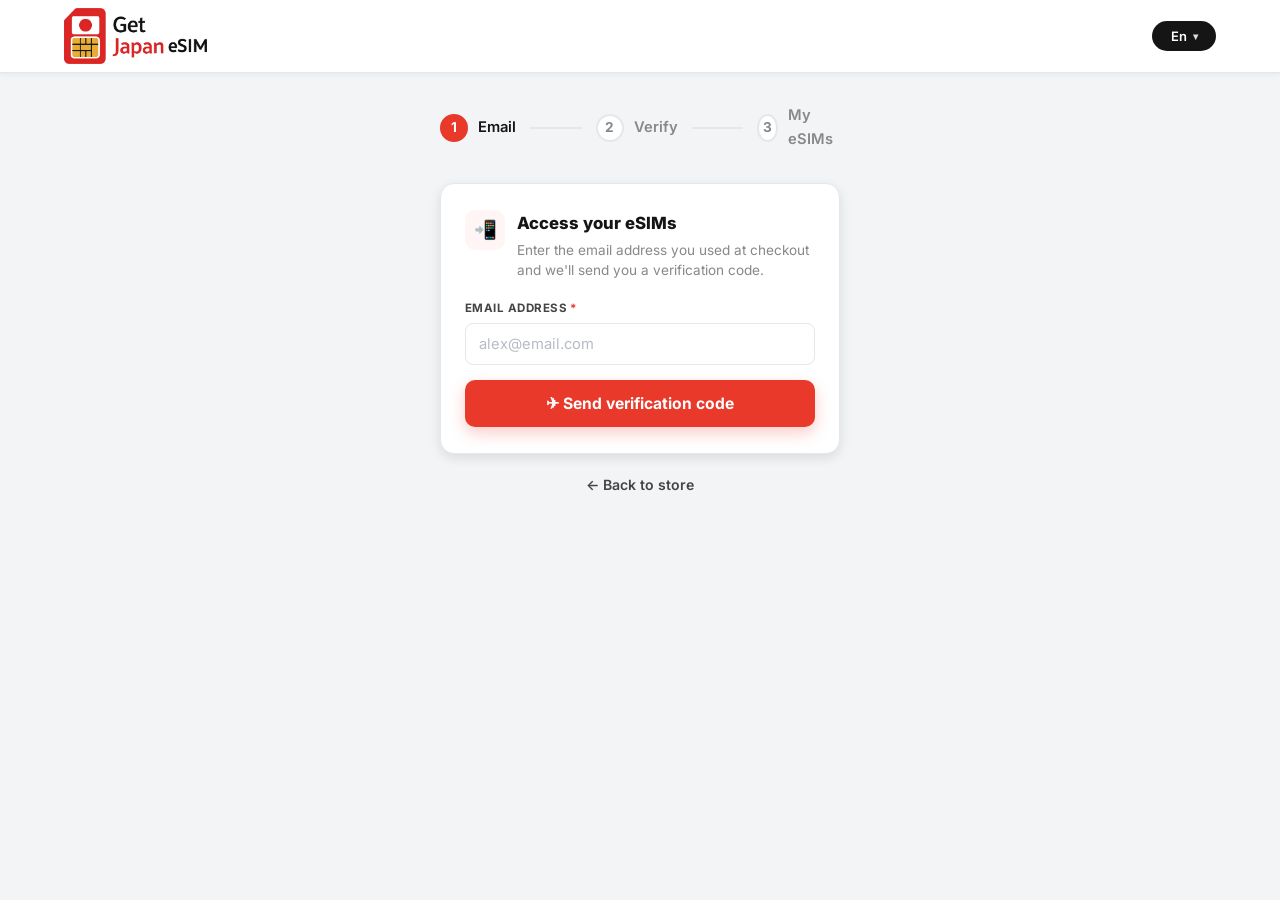
==== commit f66a6579: "feat(portal): email-verification gate for QR re-issue + LP wiring QR re-issue access (Figma: Email →" ====
--- a/account.html
+++ b/account.html
@@ -86,21 +86,26 @@
     return { '&': '&amp;', '<': '&lt;', '>': '&gt;', '"': '&quot;' }[c];
   }); }
 
-  // ---- Load purchases (real ones first, then demo seed) ----
+  // ---- Verification gate: must come through account-access.html ----
+  var verifiedEmail = '';
+  try { verifiedEmail = sessionStorage.getItem('esim_verified_email') || ''; } catch (e) {}
+  if (!verifiedEmail) { window.location.replace('account-access.html'); return; }
+  document.getElementById('portal-email').textContent = verifiedEmail;
+
+  // ---- Load purchases for this email (real ones first, then demo seed) ----
+  // Demo eSIMs are relabeled to the verified email so the portal is never empty.
   var DEMO = [
     { orderId: 'JP-48291', country: 'Japan', planName: '10GB / 10 Days', data: '10 GB', days: '10 Days',
-      purchased: '2026-06-08', validUntil: '2026-06-18', carrier: 'Docomo / SoftBank', email: 'xyz@gmail.com', planId: 'city-10gb' },
+      purchased: '2026-06-08', validUntil: '2026-06-18', carrier: 'Docomo / SoftBank', email: verifiedEmail, planId: 'city-10gb' },
     { orderId: 'JP-31042', country: 'Japan', planName: '3GB / 7 Days', data: '3 GB', days: '7 Days',
-      purchased: '2026-02-03', validUntil: '2026-02-10', carrier: 'Docomo / SoftBank', email: 'xyz@gmail.com', planId: 'city-3gb' }
+      purchased: '2026-02-03', validUntil: '2026-02-10', carrier: 'Docomo / SoftBank', email: verifiedEmail, planId: 'city-3gb' }
   ];
   var list = [];
   try { list = JSON.parse(localStorage.getItem('esim_purchases') || '[]'); } catch (e) {}
-  var purchases = list.concat(DEMO);
-
-  // Email shown = most recent purchaser's email if available
-  if (purchases.length && purchases[0].email) {
-    document.getElementById('portal-email').textContent = purchases[0].email;
-  }
+  var mine = list.filter(function (p) {
+    return !p.email || p.email.toLowerCase() === verifiedEmail.toLowerCase();
+  });
+  var purchases = mine.concat(DEMO);
 
   function isActive(p) { return p.validUntil >= todayISO(); }
 
--- a/css/style.css
+++ b/css/style.css
@@ -3899,3 +3899,41 @@
     margin-top: 0;
   }
 }
+
+/* ===== eSIM BUYER HELP (QR re-issue banner) ===== */
+.buyer-help-section { padding: 8px 0 40px; }
+.buyer-help {
+  display: flex;
+  align-items: center;
+  gap: 18px;
+  background: var(--bg-light, #F2F4F6);
+  border: 1px solid var(--border, #E5E7EB);
+  border-radius: 14px;
+  padding: 20px 24px;
+  max-width: 880px;
+  margin: 0 auto;
+}
+.buyer-help__icon {
+  width: 48px; height: 48px; flex-shrink: 0;
+  border-radius: 12px;
+  display: grid; place-items: center;
+  background: var(--red-light, #FFF5F4);
+  font-size: 1.4rem;
+}
+.buyer-help__text { flex: 1; min-width: 0; }
+.buyer-help__title { font-size: 1.05rem; font-weight: 800; color: var(--text, #151515); }
+.buyer-help__desc { font-size: 0.9rem; color: var(--text-mid, #444); margin-top: 3px; line-height: 1.5; }
+.buyer-help__btn {
+  flex-shrink: 0;
+  display: inline-flex; align-items: center; gap: 6px;
+  background: var(--red, #E8392A); color: #fff;
+  font-weight: 700; font-size: 0.92rem;
+  padding: 12px 22px; border-radius: 10px;
+  white-space: nowrap;
+  transition: all 0.22s ease;
+}
+.buyer-help__btn:hover { background: var(--red-dark, #C42E21); }
+@media (max-width: 640px) {
+  .buyer-help { flex-direction: column; text-align: center; align-items: center; padding: 22px 18px; }
+  .buyer-help__btn { width: 100%; justify-content: center; }
+}
--- a/css/checkout.css
+++ b/css/checkout.css
@@ -107,26 +107,17 @@
 .co-error { font-size: 0.78rem; color: var(--red); margin-top: 5px; display: none; }
 .co-error.show { display: block; }
 
-/* Date input with calendar icon (native) */
-.co-field input[type="date"] { color: var(--text); }
-
-/* Promo toggle */
-.co-promo {
-  width: 100%;
-  display: flex; align-items: center; justify-content: space-between;
-  background: #fff;
-  border: 1px solid var(--border);
-  border-radius: 9px;
-  padding: 13px 14px;
-  font-size: 0.9rem; font-weight: 600; color: var(--text-mid);
-  cursor: pointer;
-  margin-bottom: 16px;
-}
-.co-promo:hover { border-color: #cfd3da; }
-.co-promo .chev { transition: transform 0.2s ease; color: var(--text-light); }
-.co-promo.open .chev { transform: rotate(90deg); }
-.co-promo-field { display: none; margin-bottom: 16px; }
-.co-promo-field.open { display: block; }
+/* Date field: visible English text + hidden native picker */
+.co-date { position: relative; }
+.co-date__text { width: 100%; padding-right: 40px !important; cursor: pointer; background: #fff; }
+.co-date__icon {
+  position: absolute; right: 13px; top: 50%; transform: translateY(-50%);
+  pointer-events: none; font-size: 0.95rem; opacity: 0.7;
+}
+.co-date__native {
+  position: absolute; left: 12px; bottom: 0;
+  width: 1px; height: 1px; opacity: 0; pointer-events: none; border: 0; padding: 0;
+}
 
 /* Continue button */
 .co-submit {
@@ -205,6 +196,74 @@
 .summary__change { text-align: center; padding: 4px 0 18px; }
 .summary__change a { color: var(--red); font-weight: 600; font-size: 0.88rem; border-bottom: 1px solid var(--red); }
 
+/* ============================================================
+   Account access — email + verification (re-issue gate)
+   ============================================================ */
+.access-wrap { max-width: 440px; margin: 0 auto; padding: 0 20px; }
+.access-card {
+  background: #fff;
+  border: 1px solid var(--border);
+  border-radius: 14px;
+  box-shadow: var(--shadow-md);
+  padding: 26px 24px;
+}
+.access-card__head { display: flex; align-items: flex-start; gap: 12px; margin-bottom: 18px; }
+.access-card__icon {
+  width: 40px; height: 40px; flex-shrink: 0;
+  border-radius: 10px; display: grid; place-items: center;
+  background: var(--red-light); color: var(--red); font-size: 1.15rem;
+}
+.access-card__title { font-size: 1.05rem; font-weight: 800; color: var(--text); }
+.access-card__sub { font-size: 0.85rem; color: var(--text-light); margin-top: 3px; line-height: 1.5; }
+.access-card__sub b { color: var(--text); font-weight: 700; }
+
+.access-submit {
+  width: 100%;
+  display: inline-flex; align-items: center; justify-content: center; gap: 8px;
+  background: var(--red); color: #fff; border: none;
+  border-radius: 10px; padding: 14px;
+  font-size: 0.98rem; font-weight: 700; cursor: pointer;
+  transition: var(--transition);
+  box-shadow: 0 6px 16px rgba(232,57,42,0.26);
+}
+.access-submit:hover { background: var(--red-dark); }
+.access-submit:disabled { opacity: 0.6; cursor: not-allowed; box-shadow: none; }
+
+.access-foot { text-align: center; margin-top: 18px; }
+.access-foot a {
+  display: inline-flex; align-items: center; gap: 6px;
+  font-size: 0.88rem; font-weight: 600; color: var(--text-mid);
+}
+.access-foot a:hover { color: var(--red); }
+
+/* OTP code inputs */
+.otp-row { display: flex; gap: 9px; justify-content: space-between; margin-bottom: 6px; }
+.otp-row input {
+  width: 100%; aspect-ratio: 1 / 1; min-width: 0;
+  text-align: center; font-size: 1.3rem; font-weight: 700;
+  border: 1px solid var(--border); border-radius: 9px;
+  color: var(--text); font-family: inherit;
+  transition: var(--transition);
+}
+.otp-row input:focus { outline: none; border-color: var(--red); box-shadow: 0 0 0 3px rgba(232,57,42,0.12); }
+.otp-row input.is-invalid { border-color: var(--red); }
+.otp-meta {
+  display: flex; align-items: center; justify-content: space-between;
+  margin: 14px 0 18px; font-size: 0.82rem; color: var(--text-light);
+}
+.otp-resend {
+  background: #fff; border: 1px solid var(--border); border-radius: 8px;
+  padding: 8px 12px; font-size: 0.82rem; font-weight: 600; color: var(--text-mid);
+  cursor: pointer; transition: var(--transition);
+}
+.otp-resend:hover { border-color: var(--red); color: var(--red); }
+.access-demo-tag {
+  display: block; text-align: center; margin-top: 14px;
+  font-size: 0.72rem; color: var(--text-light);
+}
+.access-view { display: none; }
+.access-view.show { display: block; }
+
 /* ===== Processing overlay ===== */
 .pay-overlay {
   position: fixed; inset: 0; z-index: 2000;
